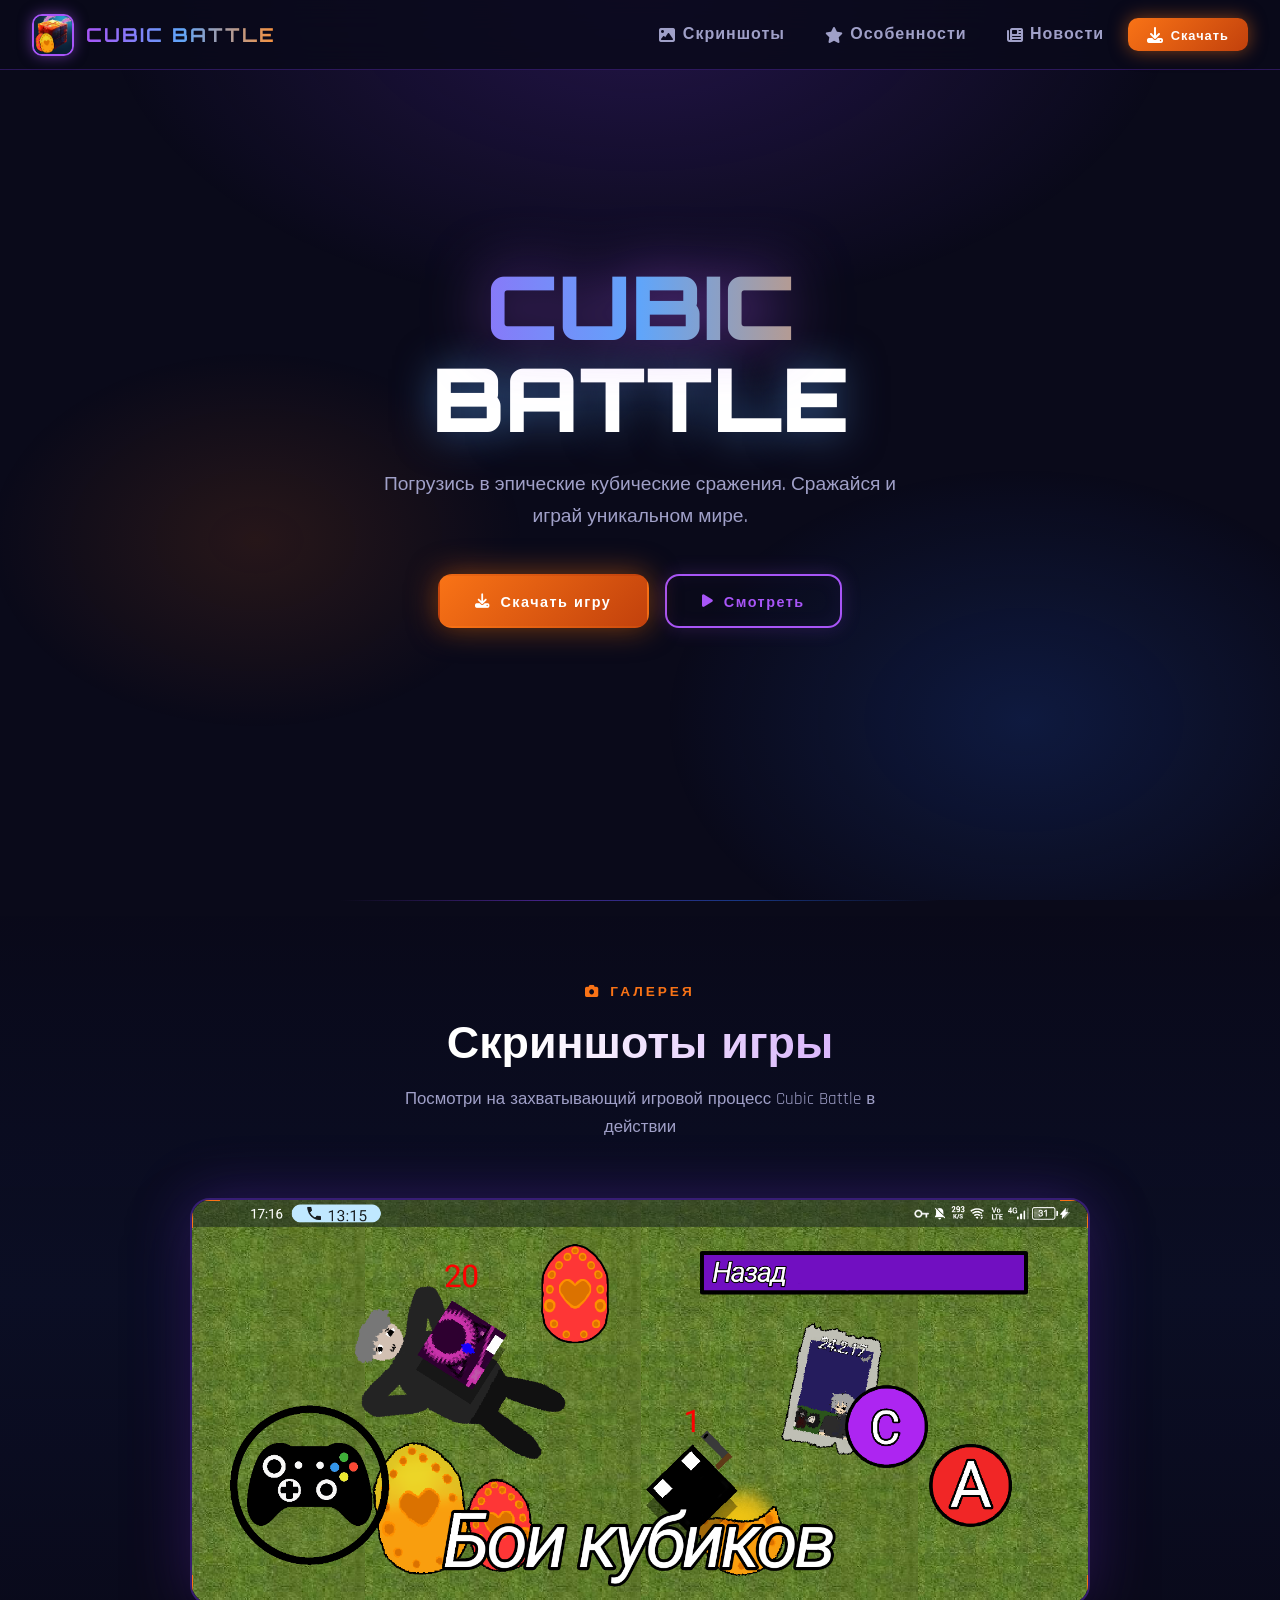
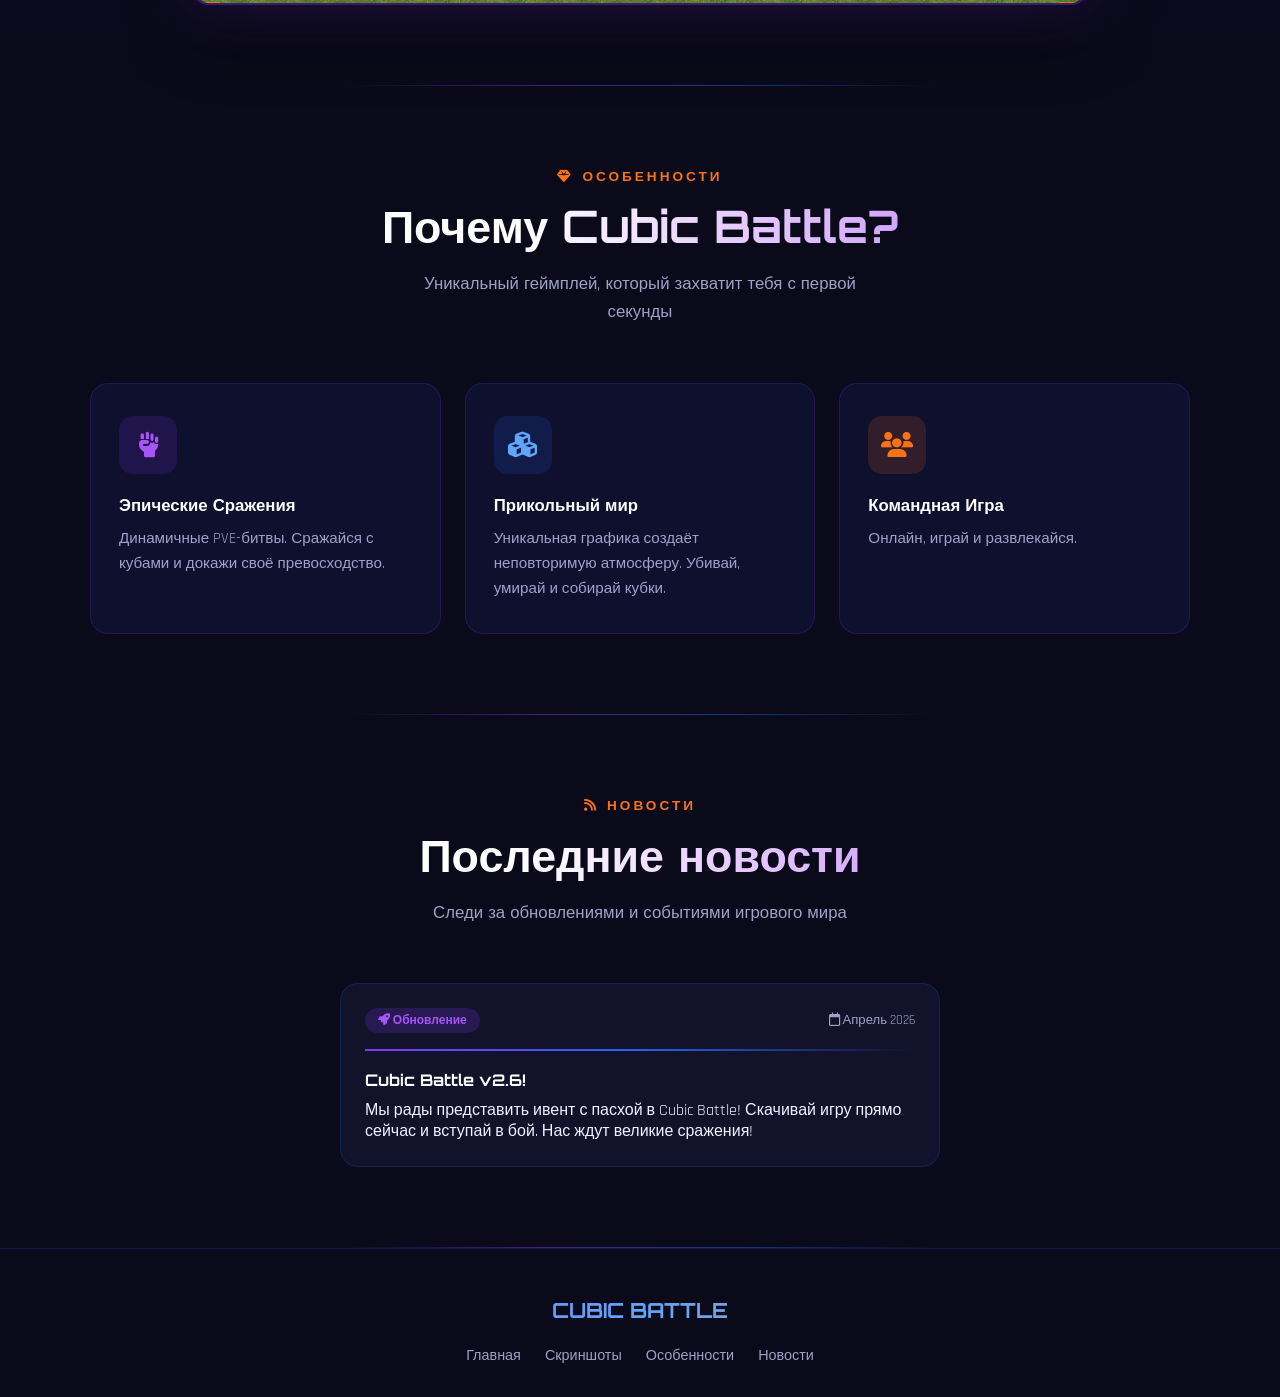
==== index.html @ 78dd58cb "Add files via upload" ====
<!DOCTYPE html>
<html lang="ru">
<head>
  <meta charset="UTF-8" />
  <meta name="viewport" content="width=device-width, initial-scale=1.0" />
  <title>Cubic Battle — Official Site</title>
  <meta name="description" content="Cubic Battle — Сражайся, побеждай, становись легендой!" />

  <!-- Fonts -->
  <link rel="preconnect" href="https://fonts.googleapis.com" />
  <link rel="preconnect" href="https://fonts.gstatic.com" crossorigin />
  <link href="https://fonts.googleapis.com/css2?family=Orbitron:wght@400;600;700;900&family=Rajdhani:wght@400;500;600;700&display=swap" rel="stylesheet" />

  <!-- Icons -->
  <link rel="stylesheet" href="https://cdnjs.cloudflare.com/ajax/libs/font-awesome/6.5.0/css/all.min.css" />

  <!-- Styles -->
  <link rel="stylesheet" href="style.css" />
</head>
<body>

  <div id="particles-bg"></div>

  <!-- ===================== NAVBAR ===================== -->
  <nav>
    <a href="#" class="nav-logo">
      <img src="logo.png" alt="Cubic Battle Logo" />
      <span class="nav-logo-text">CUBIC BATTLE</span>
    </a>

    <ul class="nav-links">
      <li><a href="#screenshots"><i class="fa-solid fa-image"></i> Скриншоты</a></li>
      <li><a href="#features"><i class="fa-solid fa-star"></i> Особенности</a></li>
      <li><a href="#news"><i class="fa-solid fa-newspaper"></i> Новости</a></li>
      <li>
        <a href="https://drive.google.com/file/d/1OPRJyDnCL9OkqQLYsJtOX9j695wK4n6r/view?usp=drivesdk" class="nav-download-btn" target="_blank">
          <i class="fa-solid fa-download"></i> Скачать
        </a>
      </li>
    </ul>

    <div class="burger" id="burger">
      <span class="b1"></span>
      <span class="b2"></span>
      <span class="b3"></span>
    </div>
  </nav>

  <div class="mobile-nav" id="mobile-nav">
    <a href="#screenshots"><i class="fa-solid fa-image"></i> Скриншоты</a>
    <a href="#features"><i class="fa-solid fa-star"></i> Особенности</a>
    <a href="#news"><i class="fa-solid fa-newspaper"></i> Новости</a>
    <a href="https://drive.google.com/file/d/1OPRJyDnCL9OkqQLYsJtOX9j695wK4n6r/view?usp=drivesdk" target="_blank">
      <i class="fa-solid fa-download"></i> Скачать игру
    </a>
  </div>

  <!-- ===================== HERO ===================== -->
  <section class="hero" id="home">
    <div class="hero-content">
      <h1 class="hero-title">
        <span class="line1">CUBIC</span>
        <span class="line2">BATTLE</span>
      </h1>
      <p class="hero-desc">
        Погрузись в эпические кубические сражения. Сражайся и играй уникальном мире.
      </p>
      <div class="hero-buttons">
        <a href="https://drive.google.com/file/d/1OPRJyDnCL9OkqQLYsJtOX9j695wK4n6r/view?usp=drivesdk" class="btn-primary" target="_blank">
          <i class="fa-solid fa-download"></i>
          Скачать игру
        </a>
        <a href="#screenshots" class="btn-secondary">
          <i class="fa-solid fa-play"></i>
          Смотреть
        </a>
      </div>
    </div>
  </section>

  <div class="glow-line"></div>

  <!-- ===================== SCREENSHOTS ===================== -->
  <section id="screenshots">
    <div class="section-header fade-up">
      <div class="section-tag"><i class="fa-solid fa-camera"></i> Галерея</div>
      <h2 class="section-title">Скриншоты игры</h2>
      <p class="section-sub">Посмотри на захватывающий игровой процесс Cubic Battle в действии</p>
    </div>
    <div class="screenshot-wrapper fade-up">
      <div class="screenshot-frame">
        <div class="screenshot-corner tl"></div>
        <div class="screenshot-corner tr"></div>
        <div class="screenshot-corner bl"></div>
        <div class="screenshot-corner br"></div>
        <img src="screenshot.png" alt="Cubic Battle Screenshot" />
      </div>
    </div>
  </section>

  <div class="glow-line"></div>

  <!-- ===================== FEATURES ===================== -->
  <section id="features">
    <div class="section-header fade-up">
      <div class="section-tag"><i class="fa-solid fa-gem"></i> Особенности</div>
      <h2 class="section-title">Почему Cubic Battle?</h2>
      <p class="section-sub">Уникальный геймплей, который захватит тебя с первой секунды</p>
    </div>
    <div class="features-grid">
      <div class="feature-card fade-up">
        <div class="feature-icon purple"><i class="fa-solid fa-hand-fist"></i></div>
        <h3>Эпические Сражения</h3>
        <p>Динамичные PVE-битвы. Сражайся с кубами и докажи своё превосходство.</p>
      </div>
      <div class="feature-card fade-up">
        <div class="feature-icon blue"><i class="fa-solid fa-cubes"></i></div>
        <h3>Прикольный мир</h3>
        <p>Уникальная графика создаёт неповторимую атмосферу. Убивай, умирай и собирай кубки.</p>
      </div>
      <div class="feature-card fade-up">
        <div class="feature-icon orange"><i class="fa-solid fa-users"></i></div>
        <h3>Командная Игра</h3>
        <p>Онлайн, играй и развлекайся.</p>
      </div>
    </div>
  </section>

  <div class="glow-line"></div>

  <!-- ===================== NEWS ===================== -->
  <section id="news">
    <div class="section-header fade-up">
      <div class="section-tag"><i class="fa-solid fa-rss"></i> Новости</div>
      <h2 class="section-title">Последние новости</h2>
      <p class="section-sub">Следи за обновлениями и событиями игрового мира</p>
    </div>
    <div class="news-single fade-up">
      <div class="news-card">
        <div class="news-card-header">
          <span class="news-tag update"><i class="fa-solid fa-rocket"></i> Обновление</span>
          <span class="news-date"><i class="fa-regular fa-calendar"></i> Апрель 2026</span>
        </div>
        <div class="news-divider"></div>
        <div class="news-card-body">
          <h3>Cubic Battle v2.6!</h3>
          <p>Мы рады представить ивент с пасхой в Cubic Battle! Скачивай игру прямо сейчас и вступай в бой. Нас ждут великие сражения!</p>
        </div>
      </div>
    </div>
  </section>

  <div class="glow-line"></div>

  <!-- ===================== FOOTER ===================== -->
  <footer>
    <div class="footer-logo">CUBIC BATTLE</div>
    <div class="footer-links">
      <a href="#home">Главная</a>
      <a href="#screenshots">Скриншоты</a>
      <a href="#features">Особенности</a>
      <a href="#news">Новости</a>
    </div>
  </footer>

  <script src="script.js"></script>

</body>
</html>
---- style.css ----
@import url('https://fonts.googleapis.com/css2?family=Orbitron:wght@400;600;700;900&family=Rajdhani:wght@400;500;600;700&display=swap');

:root {
  --purple: #7c3aed;
  --purple-light: #a855f7;
  --purple-dark: #4c1d95;
  --blue: #2563eb;
  --blue-light: #60a5fa;
  --blue-dark: #1e3a8a;
  --orange: #f97316;
  --orange-light: #fb923c;
  --orange-dark: #c2410c;
  --bg-dark: #0a0a1a;
  --bg-card: #0f0f2e;
  --bg-card2: #12122a;
  --text-main: #f1f0ff;
  --text-muted: #a0a0c8;
}

* {
  margin: 0;
  padding: 0;
  box-sizing: border-box;
}

html {
  scroll-behavior: smooth;
}

body {
  background-color: var(--bg-dark);
  color: var(--text-main);
  font-family: 'Rajdhani', sans-serif;
  overflow-x: hidden;
}

/* ===================== SCROLLBAR ===================== */
::-webkit-scrollbar { width: 8px; }
::-webkit-scrollbar-track { background: var(--bg-dark); }
::-webkit-scrollbar-thumb {
  background: linear-gradient(180deg, var(--purple), var(--blue));
  border-radius: 10px;
}

/* ===================== PARTICLES ===================== */
#particles-bg {
  position: fixed;
  top: 0; left: 0;
  width: 100%; height: 100%;
  pointer-events: none;
  z-index: 0;
  overflow: hidden;
}

.particle {
  position: absolute;
  border-radius: 50%;
  opacity: 0.18;
  animation: floatParticle linear infinite;
}

@keyframes floatParticle {
  0%   { transform: translateY(110vh) rotate(0deg); opacity: 0; }
  10%  { opacity: 0.18; }
  90%  { opacity: 0.18; }
  100% { transform: translateY(-10vh) rotate(720deg); opacity: 0; }
}

/* ===================== NAVBAR ===================== */
nav {
  position: fixed;
  top: 0; left: 0; right: 0;
  z-index: 1000;
  background: rgba(10, 10, 26, 0.85);
  backdrop-filter: blur(16px);
  border-bottom: 1px solid rgba(124, 58, 237, 0.3);
  padding: 0 2rem;
  height: 70px;
  display: flex;
  align-items: center;
  justify-content: space-between;
}

.nav-logo {
  display: flex;
  align-items: center;
  gap: 0.75rem;
  text-decoration: none;
}

.nav-logo img {
  width: 42px;
  height: 42px;
  border-radius: 10px;
  border: 2px solid var(--purple-light);
  box-shadow: 0 0 14px rgba(168, 85, 247, 0.5);
  object-fit: cover;
}

.nav-logo-text {
  font-family: 'Orbitron', sans-serif;
  font-size: 1.2rem;
  font-weight: 700;
  background: linear-gradient(90deg, var(--purple-light), var(--blue-light), var(--orange-light));
  -webkit-background-clip: text;
  -webkit-text-fill-color: transparent;
  background-clip: text;
  letter-spacing: 2px;
}

.nav-links {
  display: flex;
  align-items: center;
  gap: 0.5rem;
  list-style: none;
}

.nav-links a {
  display: flex;
  align-items: center;
  gap: 0.4rem;
  color: var(--text-muted);
  text-decoration: none;
  font-size: 1rem;
  font-weight: 600;
  padding: 0.5rem 1rem;
  border-radius: 8px;
  transition: all 0.3s;
  letter-spacing: 1px;
}

.nav-links a:hover {
  color: var(--purple-light);
  background: rgba(124, 58, 237, 0.15);
}

.nav-links a i {
  font-size: 1rem;
}

.nav-download-btn {
  display: flex;
  align-items: center;
  gap: 0.5rem;
  background: linear-gradient(135deg, var(--orange), var(--orange-dark));
  color: #fff !important;
  font-family: 'Orbitron', sans-serif;
  font-size: 0.8rem !important;
  font-weight: 700 !important;
  padding: 0.55rem 1.2rem !important;
  border-radius: 10px !important;
  box-shadow: 0 0 18px rgba(249, 115, 22, 0.5);
  transition: all 0.3s !important;
  letter-spacing: 1px;
}

.nav-download-btn:hover {
  box-shadow: 0 0 28px rgba(249, 115, 22, 0.8) !important;
  transform: translateY(-2px);
  background: linear-gradient(135deg, var(--orange-light), var(--orange)) !important;
}

.burger {
  display: none;
  flex-direction: column;
  gap: 5px;
  cursor: pointer;
  padding: 4px;
}
.burger span {
  display: block;
  width: 26px;
  height: 3px;
  background: var(--purple-light);
  border-radius: 2px;
  transition: all 0.3s;
}

/* ===================== HERO ===================== */
.hero {
  min-height: 100vh;
  position: relative;
  display: flex;
  align-items: center;
  justify-content: center;
  text-align: center;
  padding: 100px 2rem 4rem;
  z-index: 1;
}

.hero::before {
  content: '';
  position: absolute;
  inset: 0;
  background:
    radial-gradient(ellipse 60% 50% at 50% 0%, rgba(124, 58, 237, 0.22) 0%, transparent 70%),
    radial-gradient(ellipse 40% 40% at 80% 80%, rgba(37, 99, 235, 0.18) 0%, transparent 70%),
    radial-gradient(ellipse 30% 30% at 20% 60%, rgba(249, 115, 22, 0.12) 0%, transparent 70%);
  z-index: 0;
}

.hero-content {
  position: relative;
  z-index: 1;
  max-width: 800px;
}

.hero-title {
  font-family: 'Orbitron', sans-serif;
  font-size: clamp(2.8rem, 7vw, 5.5rem);
  font-weight: 900;
  line-height: 1.05;
  margin-bottom: 1.5rem;
}

.hero-title .line1 {
  display: block;
  background: linear-gradient(90deg, var(--purple-light) 0%, var(--blue-light) 50%, var(--orange-light) 100%);
  -webkit-background-clip: text;
  -webkit-text-fill-color: transparent;
  background-clip: text;
  filter: drop-shadow(0 0 30px rgba(168, 85, 247, 0.6));
}

.hero-title .line2 {
  display: block;
  color: #fff;
  text-shadow: 0 0 40px rgba(96, 165, 250, 0.5);
}

.hero-desc {
  font-size: 1.2rem;
  color: var(--text-muted);
  max-width: 560px;
  margin: 0 auto 2.5rem;
  line-height: 1.7;
  font-weight: 500;
}

.hero-buttons {
  display: flex;
  gap: 1rem;
  justify-content: center;
  flex-wrap: wrap;
  margin-bottom: 3rem;
}

.btn-primary {
  display: inline-flex;
  align-items: center;
  gap: 0.6rem;
  background: linear-gradient(135deg, var(--orange), var(--orange-dark));
  color: #fff;
  font-family: 'Orbitron', sans-serif;
  font-size: 0.9rem;
  font-weight: 700;
  padding: 1rem 2.2rem;
  border-radius: 14px;
  text-decoration: none;
  letter-spacing: 1.5px;
  box-shadow: 0 0 30px rgba(249, 115, 22, 0.5), 0 4px 20px rgba(0,0,0,0.4);
  transition: all 0.3s;
  border: 2px solid transparent;
  position: relative;
  overflow: hidden;
}

.btn-primary:hover {
  box-shadow: 0 0 50px rgba(249, 115, 22, 0.8), 0 8px 30px rgba(0,0,0,0.5);
  transform: translateY(-3px) scale(1.02);
}

.btn-secondary {
  display: inline-flex;
  align-items: center;
  gap: 0.6rem;
  background: transparent;
  color: var(--purple-light);
  font-family: 'Orbitron', sans-serif;
  font-size: 0.9rem;
  font-weight: 700;
  padding: 1rem 2.2rem;
  border-radius: 14px;
  text-decoration: none;
  letter-spacing: 1.5px;
  border: 2px solid var(--purple-light);
  box-shadow: 0 0 20px rgba(168, 85, 247, 0.2), inset 0 0 20px rgba(168, 85, 247, 0.05);
  transition: all 0.3s;
}

.btn-secondary:hover {
  background: rgba(168, 85, 247, 0.15);
  box-shadow: 0 0 40px rgba(168, 85, 247, 0.5), inset 0 0 30px rgba(168, 85, 247, 0.1);
  transform: translateY(-3px) scale(1.02);
}

/* ===================== SECTION ===================== */
section {
  position: relative;
  z-index: 1;
  padding: 5rem 2rem;
}

.section-header {
  text-align: center;
  margin-bottom: 3.5rem;
}

.section-tag {
  display: inline-flex;
  align-items: center;
  gap: 0.5rem;
  color: var(--orange);
  font-size: 0.85rem;
  font-weight: 700;
  letter-spacing: 3px;
  text-transform: uppercase;
  margin-bottom: 0.75rem;
}

.section-title {
  font-family: 'Orbitron', sans-serif;
  font-size: clamp(1.8rem, 4vw, 2.8rem);
  font-weight: 700;
  margin-bottom: 1rem;
  background: linear-gradient(90deg, #fff 40%, var(--purple-light));
  -webkit-background-clip: text;
  -webkit-text-fill-color: transparent;
  background-clip: text;
}

.section-sub {
  color: var(--text-muted);
  font-size: 1.05rem;
  max-width: 500px;
  margin: 0 auto;
  line-height: 1.7;
}

/* ===================== SCREENSHOT ===================== */
#screenshots {
  background: linear-gradient(180deg, transparent, rgba(37,99,235,0.05), transparent);
}

.screenshot-wrapper {
  max-width: 900px;
  margin: 0 auto;
  position: relative;
}

.screenshot-frame {
  position: relative;
  border-radius: 20px;
  overflow: hidden;
  border: 2px solid rgba(124, 58, 237, 0.4);
  box-shadow:
    0 0 60px rgba(124, 58, 237, 0.3),
    0 30px 60px rgba(0,0,0,0.6);
  transition: transform 0.4s, box-shadow 0.4s;
}

.screenshot-frame img {
  width: 100%;
  display: block;
  border-radius: 18px;
}

.screenshot-corner {
  position: absolute;
  width: 30px;
  height: 30px;
  border-color: var(--orange);
  border-style: solid;
}
.screenshot-corner.tl { top: -2px; left: -2px; border-width: 3px 0 0 3px; border-radius: 4px 0 0 0; }
.screenshot-corner.tr { top: -2px; right: -2px; border-width: 3px 3px 0 0; border-radius: 0 4px 0 0; }
.screenshot-corner.bl { bottom: -2px; left: -2px; border-width: 0 0 3px 3px; border-radius: 0 0 0 4px; }
.screenshot-corner.br { bottom: -2px; right: -2px; border-width: 0 3px 3px 0; border-radius: 0 0 4px 0; }

/* ===================== FEATURES ===================== */
.features-grid {
  display: grid;
  grid-template-columns: repeat(auto-fit, minmax(280px, 1fr));
  gap: 1.5rem;
  max-width: 1100px;
  margin: 0 auto;
}

.feature-card {
  background: var(--bg-card);
  border: 1px solid rgba(124, 58, 237, 0.2);
  border-radius: 18px;
  padding: 2rem 1.75rem;
  position: relative;
  transition: all 0.4s;
}

.feature-card:hover {
  transform: translateY(-6px);
  border-color: rgba(168, 85, 247, 0.4);
  background: rgba(15, 15, 46, 0.9);
}

.feature-icon {
  width: 58px;
  height: 58px;
  border-radius: 14px;
  display: flex;
  align-items: center;
  justify-content: center;
  font-size: 1.6rem;
  margin-bottom: 1.25rem;
}

.feature-icon.purple { background: rgba(124, 58, 237, 0.15); color: var(--purple-light); }
.feature-icon.blue { background: rgba(37, 99, 235, 0.15); color: var(--blue-light); }
.feature-icon.orange { background: rgba(249, 115, 22, 0.15); color: var(--orange); }

.feature-card h3 {
  font-family: 'Orbitron', sans-serif;
  font-size: 1.05rem;
  font-weight: 700;
  color: #fff;
  margin-bottom: 0.6rem;
}

.feature-card p {
  color: var(--text-muted);
  font-size: 0.95rem;
  line-height: 1.65;
}

/* ===================== NEWS ===================== */
.news-single {
  max-width: 600px;
  margin: 0 auto;
}

.news-card {
  background: var(--bg-card2);
  border: 1px solid rgba(37, 99, 235, 0.2);
  border-radius: 18px;
  overflow: hidden;
  transition: all 0.4s;
}

.news-card-header {
  padding: 1.5rem 1.5rem 0;
  display: flex;
  align-items: center;
  justify-content: space-between;
  margin-bottom: 1rem;
}

.news-tag.update { background: rgba(124,58,237,0.2); color: var(--purple-light); padding: 0.3rem 0.8rem; border-radius: 100px; font-size: 0.75rem; font-weight: 700; }

.news-date { font-size: 0.82rem; color: var(--text-muted); }

.news-card-body { padding: 0 1.5rem 1.5rem; }

.news-card-body h3 { font-family: 'Orbitron', sans-serif; font-size: 1rem; color: #fff; margin-bottom: 0.6rem; }

.news-divider { height: 2px; background: linear-gradient(90deg, var(--purple), var(--blue), transparent); margin: 0 1.5rem 1.2rem; }

/* ===================== FOOTER ===================== */
footer {
  background: rgba(10, 10, 26, 0.9);
  border-top: 1px solid rgba(124, 58, 237, 0.2);
  padding: 3rem 2rem 2rem;
  text-align: center;
}

.footer-logo {
  font-family: 'Orbitron', sans-serif;
  font-size: 1.3rem;
  font-weight: 700;
  background: linear-gradient(90deg, var(--purple-light), var(--blue-light), var(--orange-light));
  -webkit-background-clip: text;
  -webkit-text-fill-color: transparent;
  background-clip: text;
  margin-bottom: 1.5rem;
}

.footer-links {
  display: flex;
  justify-content: center;
  gap: 1.5rem;
  flex-wrap: wrap;
}

.footer-links a { color: var(--text-muted); text-decoration: none; font-size: 0.9rem; transition: color 0.3s; }
.footer-links a:hover { color: var(--purple-light); }

/* ===================== MOBILE NAV ===================== */
.mobile-nav {
  display: none;
  flex-direction: column;
  position: fixed;
  top: 70px; left: 0; right: 0;
  background: rgba(10, 10, 26, 0.97);
  backdrop-filter: blur(20px);
  z-index: 999;
  padding: 1rem;
  transform: translateY(-110%);
  transition: transform 0.4s;
}

.mobile-nav.open { transform: translateY(0); display: flex; }

.mobile-nav a {
  color: var(--text-muted);
  text-decoration: none;
  padding: 1rem 0;
  border-bottom: 1px solid rgba(124, 58, 237, 0.1);
}

/* ===================== RESPONSIVE ===================== */
@media (max-width: 768px) {
  .nav-links { display: none; }
  .burger { display: flex; }
}

.glow-line {
  height: 1px;
  background: linear-gradient(90deg, transparent, rgba(124,58,237,0.5), rgba(37,99,235,0.5), transparent);
  margin: 0 auto;
  max-width: 600px;
}

.fade-up { opacity: 0; transform: translateY(30px); transition: opacity 0.6s, transform 0.6s; }
.fade-up.visible { opacity: 1; transform: translateY(0); }
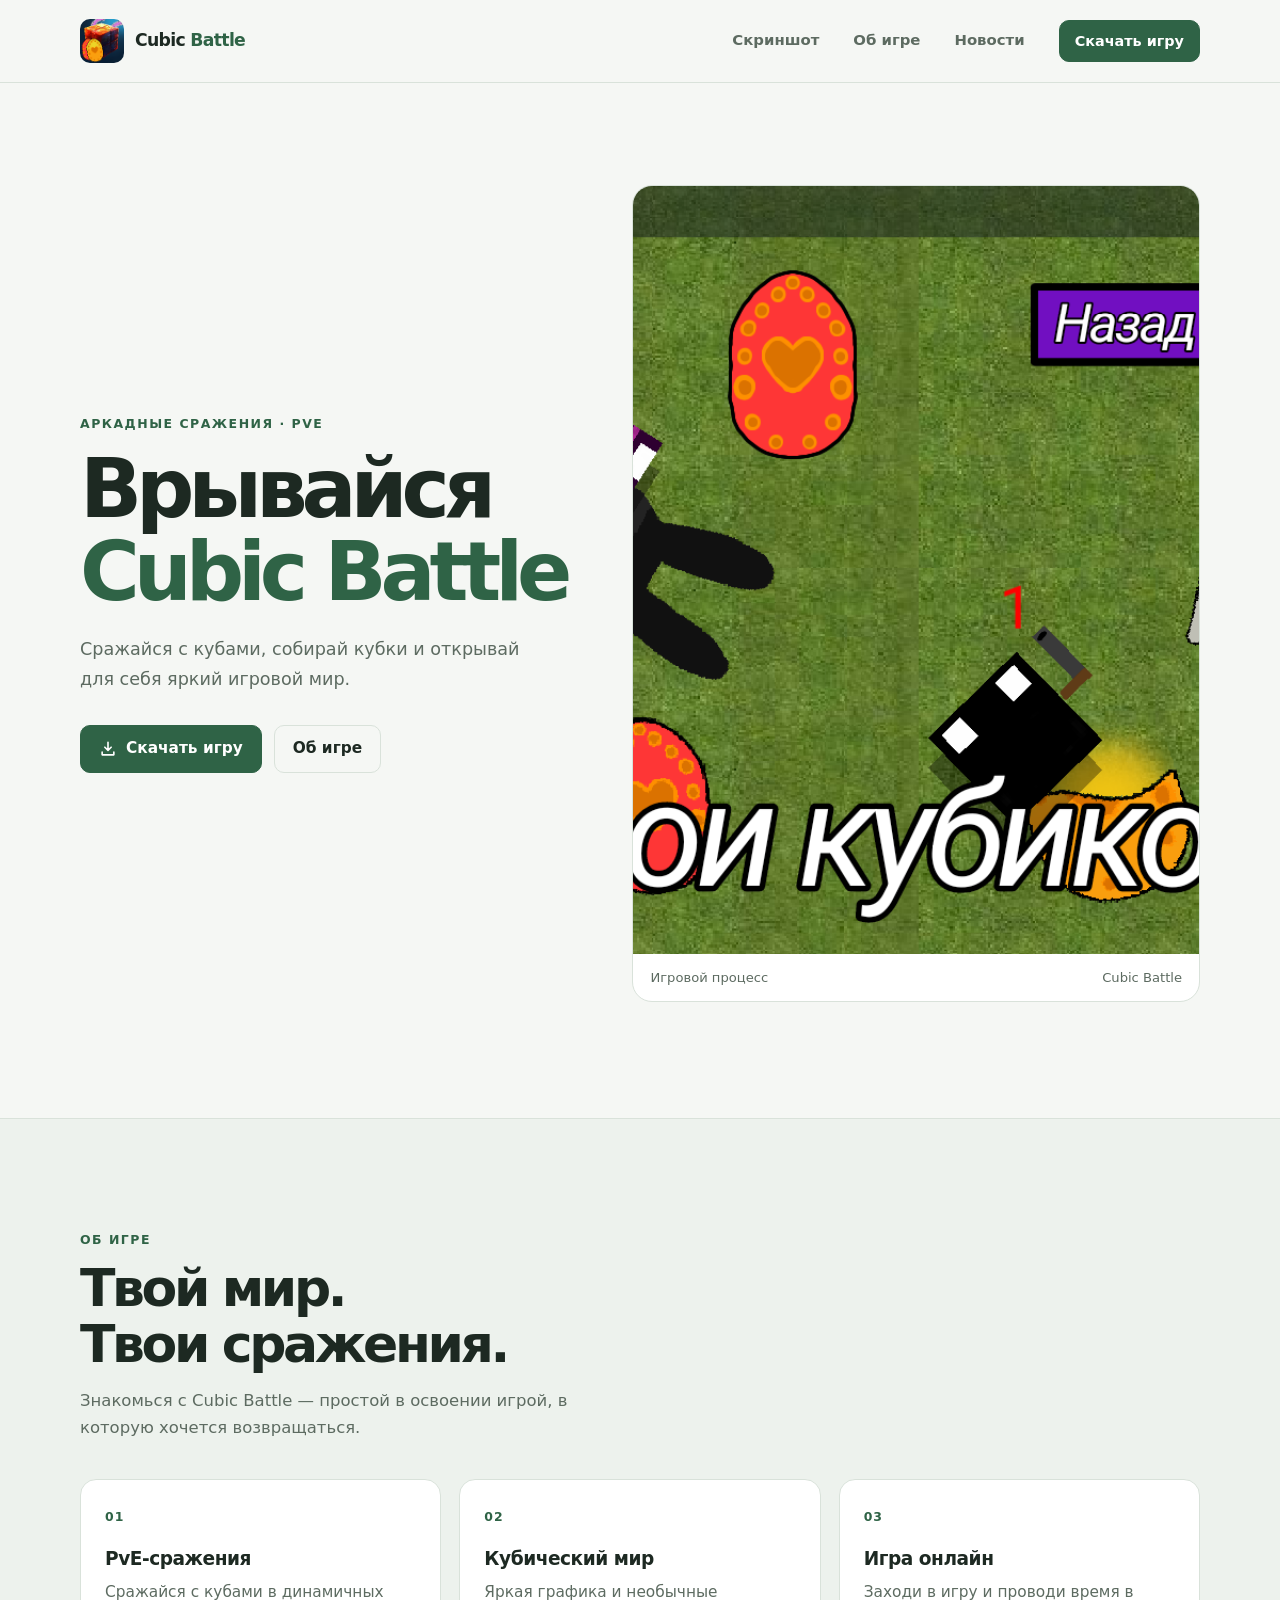
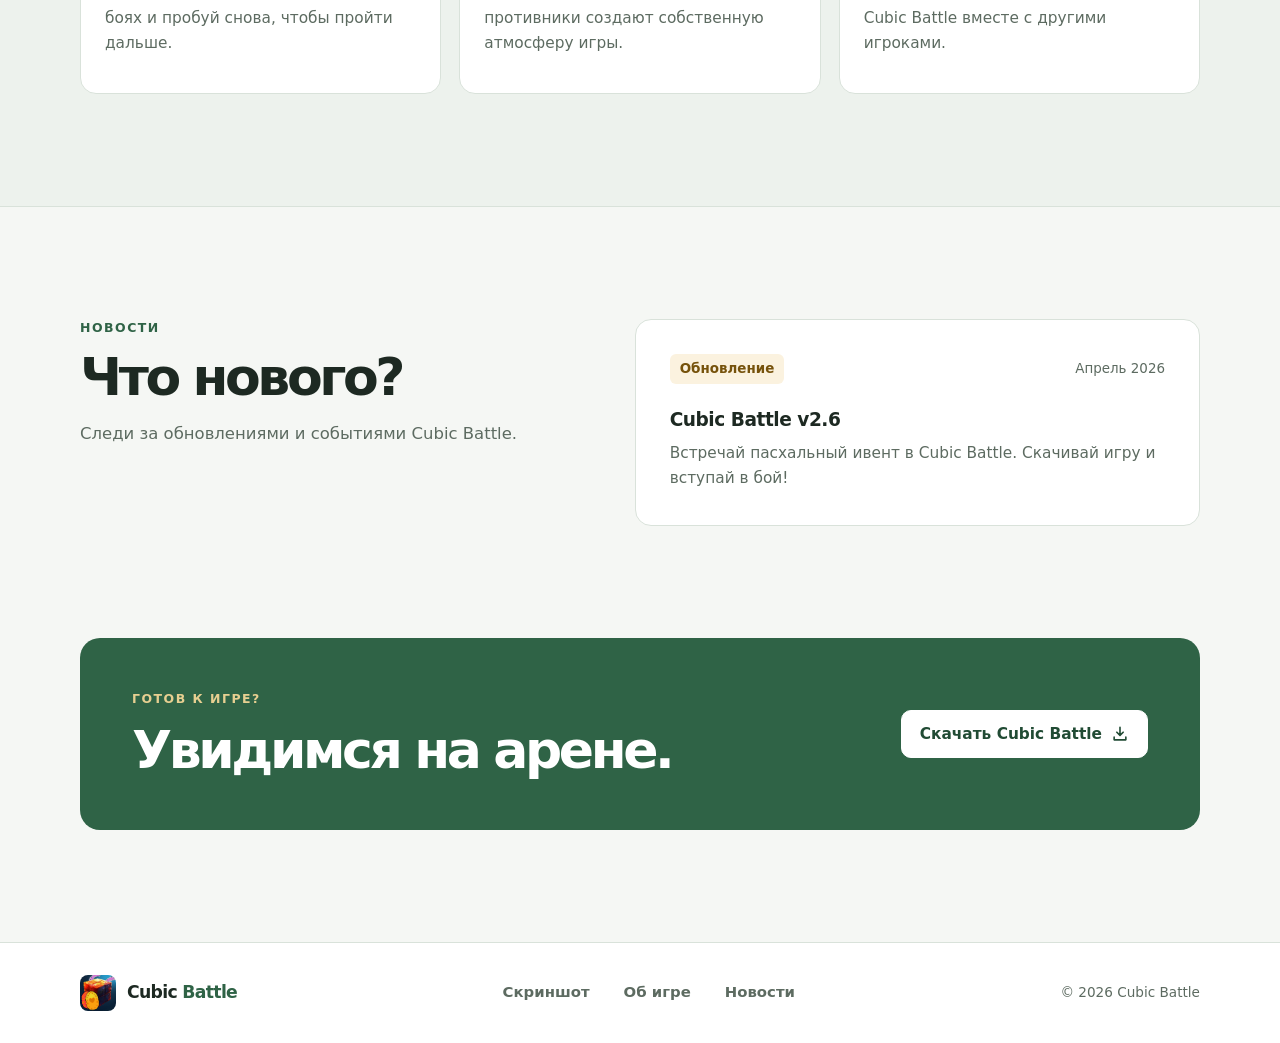
==== commit bb298c71: "Refactor Cubic Battle site structure and design Co-authored-by: arena-agent <297053741+arena-agent@u" ====
--- a/index.html
+++ b/index.html
@@ -1,169 +1,159 @@
-<!DOCTYPE html>
+<!doctype html>
 <html lang="ru">
 <head>
-  <meta charset="UTF-8" />
-  <meta name="viewport" content="width=device-width, initial-scale=1.0" />
-  <title>Cubic Battle — Official Site</title>
-  <meta name="description" content="Cubic Battle — Сражайся, побеждай, становись легендой!" />
+  <meta charset="utf-8" />
+  <meta name="viewport" content="width=device-width, initial-scale=1" />
+  <meta name="theme-color" content="#f5f7f4" />
+  <meta name="description" content="Cubic Battle — кубические PvE-сражения, яркий игровой мир и онлайн-игра." />
+  <title>Cubic Battle — кубические сражения</title>
+  <link rel="icon" type="image/png" href="assets/images/cubic-battle-logo.png" />
 
-  <!-- Fonts -->
-  <link rel="preconnect" href="https://fonts.googleapis.com" />
-  <link rel="preconnect" href="https://fonts.gstatic.com" crossorigin />
-  <link href="https://fonts.googleapis.com/css2?family=Orbitron:wght@400;600;700;900&family=Rajdhani:wght@400;500;600;700&display=swap" rel="stylesheet" />
-
-  <!-- Icons -->
-  <link rel="stylesheet" href="https://cdnjs.cloudflare.com/ajax/libs/font-awesome/6.5.0/css/all.min.css" />
-
-  <!-- Styles -->
-  <link rel="stylesheet" href="style.css" />
+  <script>document.documentElement.classList.add('js');</script>
+  <link rel="stylesheet" href="assets/css/base.css" />
+  <link rel="stylesheet" href="assets/css/layout.css" />
+  <link rel="stylesheet" href="assets/css/components.css" />
+  <link rel="stylesheet" href="assets/css/responsive.css" />
+  <script src="assets/js/navigation.js" defer></script>
 </head>
 <body>
+  <a class="skip-link" href="#main">Перейти к содержанию</a>
 
-  <div id="particles-bg"></div>
+  <header class="site-header">
+    <div class="container site-header__inner">
+      <a class="brand" href="#home" aria-label="Cubic Battle — главная">
+        <img src="assets/images/cubic-battle-logo.png" alt="" width="44" height="44" />
+        <span class="brand__name">Cubic <strong>Battle</strong></span>
+      </a>
 
-  <!-- ===================== NAVBAR ===================== -->
-  <nav>
-    <a href="#" class="nav-logo">
-      <img src="logo.png" alt="Cubic Battle Logo" />
-      <span class="nav-logo-text">CUBIC BATTLE</span>
-    </a>
+      <button class="menu-toggle" type="button" aria-expanded="false" aria-controls="primary-navigation" aria-label="Открыть меню">
+        <span></span>
+        <span></span>
+        <span></span>
+      </button>
 
-    <ul class="nav-links">
-      <li><a href="#screenshots"><i class="fa-solid fa-image"></i> Скриншоты</a></li>
-      <li><a href="#features"><i class="fa-solid fa-star"></i> Особенности</a></li>
-      <li><a href="#news"><i class="fa-solid fa-newspaper"></i> Новости</a></li>
-      <li>
-        <a href="https://drive.google.com/file/d/1OPRJyDnCL9OkqQLYsJtOX9j695wK4n6r/view?usp=drivesdk" class="nav-download-btn" target="_blank">
-          <i class="fa-solid fa-download"></i> Скачать
-        </a>
-      </li>
-    </ul>
-
-    <div class="burger" id="burger">
-      <span class="b1"></span>
-      <span class="b2"></span>
-      <span class="b3"></span>
-    </div>
-  </nav>
-
-  <div class="mobile-nav" id="mobile-nav">
-    <a href="#screenshots"><i class="fa-solid fa-image"></i> Скриншоты</a>
-    <a href="#features"><i class="fa-solid fa-star"></i> Особенности</a>
-    <a href="#news"><i class="fa-solid fa-newspaper"></i> Новости</a>
-    <a href="https://drive.google.com/file/d/1OPRJyDnCL9OkqQLYsJtOX9j695wK4n6r/view?usp=drivesdk" target="_blank">
-      <i class="fa-solid fa-download"></i> Скачать игру
-    </a>
-  </div>
-
-  <!-- ===================== HERO ===================== -->
-  <section class="hero" id="home">
-    <div class="hero-content">
-      <h1 class="hero-title">
-        <span class="line1">CUBIC</span>
-        <span class="line2">BATTLE</span>
-      </h1>
-      <p class="hero-desc">
-        Погрузись в эпические кубические сражения. Сражайся и играй уникальном мире.
-      </p>
-      <div class="hero-buttons">
-        <a href="https://drive.google.com/file/d/1OPRJyDnCL9OkqQLYsJtOX9j695wK4n6r/view?usp=drivesdk" class="btn-primary" target="_blank">
-          <i class="fa-solid fa-download"></i>
+      <nav class="site-nav" id="primary-navigation" aria-label="Основная навигация">
+        <a href="#screenshots">Скриншот</a>
+        <a href="#features">Об игре</a>
+        <a href="#news">Новости</a>
+        <a class="button button--small" href="https://cloud.mail.ru/public/Mwpz/8FyLpXSjm" target="_blank" rel="noopener noreferrer">
           Скачать игру
         </a>
-        <a href="#screenshots" class="btn-secondary">
-          <i class="fa-solid fa-play"></i>
-          Смотреть
+      </nav>
+    </div>
+  </header>
+
+  <main id="main">
+    <section class="hero" id="home" aria-labelledby="hero-title">
+      <div class="container hero__grid">
+        <div class="hero__copy">
+          <p class="eyebrow">Аркадные сражения · PvE</p>
+          <h1 id="hero-title">Врывайся<br /><span>Cubic Battle</span></h1>
+          <p class="hero__description">
+            Сражайся с кубами, собирай кубки и открывай для себя яркий игровой мир.
+          </p>
+          <div class="hero__actions">
+            <a class="button" href="https://cloud.mail.ru/public/Mwpz/8FyLpXSjm" target="_blank" rel="noopener noreferrer">
+              <svg aria-hidden="true" viewBox="0 0 20 20" width="18" height="18" fill="none">
+                <path d="M10 2.5v9m0 0 3.5-3.5M10 11.5 6.5 8M3.5 13.5v3h13v-3" stroke="currentColor" stroke-width="1.8" stroke-linecap="round" stroke-linejoin="round" />
+              </svg>
+              Скачать игру
+            </a>
+            <a class="button button--outline" href="#features">Об игре</a>
+          </div>
+        </div>
+
+        <figure class="hero__visual" id="screenshots">
+          <img
+            src="assets/images/gameplay-screenshot.png"
+            alt="Скриншот игрового процесса Cubic Battle: персонаж и кубы на зелёной арене"
+            width="1568"
+            height="768"
+            fetchpriority="high"
+          />
+          <figcaption>
+            <span>Игровой процесс</span>
+            <span>Cubic Battle</span>
+          </figcaption>
+        </figure>
+      </div>
+    </section>
+
+    <section class="section section--soft" id="features" aria-labelledby="features-title">
+      <div class="container">
+        <div class="section-heading">
+          <p class="eyebrow">Об игре</p>
+          <h2 id="features-title">Твой мир.<br />Твои сражения.</h2>
+          <p>Знакомься с Cubic Battle — простой в освоении игрой, в которую хочется возвращаться.</p>
+        </div>
+
+        <div class="feature-grid">
+          <article class="feature-card">
+            <span class="feature-card__index" aria-hidden="true">01</span>
+            <h3>PvE-сражения</h3>
+            <p>Сражайся с кубами в динамичных боях и пробуй снова, чтобы пройти дальше.</p>
+          </article>
+          <article class="feature-card">
+            <span class="feature-card__index" aria-hidden="true">02</span>
+            <h3>Кубический мир</h3>
+            <p>Яркая графика и необычные противники создают собственную атмосферу игры.</p>
+          </article>
+          <article class="feature-card">
+            <span class="feature-card__index" aria-hidden="true">03</span>
+            <h3>Игра онлайн</h3>
+            <p>Заходи в игру и проводи время в Cubic Battle вместе с другими игроками.</p>
+          </article>
+        </div>
+      </div>
+    </section>
+
+    <section class="section news-section" id="news" aria-labelledby="news-title">
+      <div class="container news-layout">
+        <div class="section-heading">
+          <p class="eyebrow">Новости</p>
+          <h2 id="news-title">Что нового?</h2>
+          <p>Следи за обновлениями и событиями Cubic Battle.</p>
+        </div>
+
+        <article class="news-card">
+          <div class="news-card__meta">
+            <span class="news-card__tag">Обновление</span>
+            <time datetime="2026-04">Апрель 2026</time>
+          </div>
+          <h3>Cubic Battle v2.6</h3>
+          <p>Встречай пасхальный ивент в Cubic Battle. Скачивай игру и вступай в бой!</p>
+        </article>
+      </div>
+    </section>
+
+    <section class="download-section" aria-labelledby="download-title">
+      <div class="container download-banner">
+        <div>
+          <p class="eyebrow eyebrow--light">Готов к игре?</p>
+          <h2 id="download-title">Увидимся на арене.</h2>
+        </div>
+        <a class="button button--light" href="https://cloud.mail.ru/public/Mwpz/8FyLpXSjm" target="_blank" rel="noopener noreferrer">
+          Скачать Cubic Battle
+          <svg aria-hidden="true" viewBox="0 0 20 20" width="18" height="18" fill="none">
+            <path d="M10 2.5v9m0 0 3.5-3.5M10 11.5 6.5 8M3.5 13.5v3h13v-3" stroke="currentColor" stroke-width="1.8" stroke-linecap="round" stroke-linejoin="round" />
+          </svg>
         </a>
       </div>
-    </div>
-  </section>
+    </section>
+  </main>
 
-  <div class="glow-line"></div>
-
-  <!-- ===================== SCREENSHOTS ===================== -->
-  <section id="screenshots">
-    <div class="section-header fade-up">
-      <div class="section-tag"><i class="fa-solid fa-camera"></i> Галерея</div>
-      <h2 class="section-title">Скриншоты игры</h2>
-      <p class="section-sub">Посмотри на захватывающий игровой процесс Cubic Battle в действии</p>
-    </div>
-    <div class="screenshot-wrapper fade-up">
-      <div class="screenshot-frame">
-        <div class="screenshot-corner tl"></div>
-        <div class="screenshot-corner tr"></div>
-        <div class="screenshot-corner bl"></div>
-        <div class="screenshot-corner br"></div>
-        <img src="screenshot.png" alt="Cubic Battle Screenshot" />
-      </div>
-    </div>
-  </section>
-
-  <div class="glow-line"></div>
-
-  <!-- ===================== FEATURES ===================== -->
-  <section id="features">
-    <div class="section-header fade-up">
-      <div class="section-tag"><i class="fa-solid fa-gem"></i> Особенности</div>
-      <h2 class="section-title">Почему Cubic Battle?</h2>
-      <p class="section-sub">Уникальный геймплей, который захватит тебя с первой секунды</p>
-    </div>
-    <div class="features-grid">
-      <div class="feature-card fade-up">
-        <div class="feature-icon purple"><i class="fa-solid fa-hand-fist"></i></div>
-        <h3>Эпические Сражения</h3>
-        <p>Динамичные PVE-битвы. Сражайся с кубами и докажи своё превосходство.</p>
-      </div>
-      <div class="feature-card fade-up">
-        <div class="feature-icon blue"><i class="fa-solid fa-cubes"></i></div>
-        <h3>Прикольный мир</h3>
-        <p>Уникальная графика создаёт неповторимую атмосферу. Убивай, умирай и собирай кубки.</p>
-      </div>
-      <div class="feature-card fade-up">
-        <div class="feature-icon orange"><i class="fa-solid fa-users"></i></div>
-        <h3>Командная Игра</h3>
-        <p>Онлайн, играй и развлекайся.</p>
-      </div>
-    </div>
-  </section>
-
-  <div class="glow-line"></div>
-
-  <!-- ===================== NEWS ===================== -->
-  <section id="news">
-    <div class="section-header fade-up">
-      <div class="section-tag"><i class="fa-solid fa-rss"></i> Новости</div>
-      <h2 class="section-title">Последние новости</h2>
-      <p class="section-sub">Следи за обновлениями и событиями игрового мира</p>
-    </div>
-    <div class="news-single fade-up">
-      <div class="news-card">
-        <div class="news-card-header">
-          <span class="news-tag update"><i class="fa-solid fa-rocket"></i> Обновление</span>
-          <span class="news-date"><i class="fa-regular fa-calendar"></i> Апрель 2026</span>
-        </div>
-        <div class="news-divider"></div>
-        <div class="news-card-body">
-          <h3>Cubic Battle v2.6!</h3>
-          <p>Мы рады представить ивент с пасхой в Cubic Battle! Скачивай игру прямо сейчас и вступай в бой. Нас ждут великие сражения!</p>
-        </div>
-      </div>
-    </div>
-  </section>
-
-  <div class="glow-line"></div>
-
-  <!-- ===================== FOOTER ===================== -->
-  <footer>
-    <div class="footer-logo">CUBIC BATTLE</div>
-    <div class="footer-links">
-      <a href="#home">Главная</a>
-      <a href="#screenshots">Скриншоты</a>
-      <a href="#features">Особенности</a>
-      <a href="#news">Новости</a>
+  <footer class="site-footer">
+    <div class="container site-footer__inner">
+      <a class="brand brand--footer" href="#home">
+        <img src="assets/images/cubic-battle-logo.png" alt="" width="36" height="36" />
+        <span class="brand__name">Cubic <strong>Battle</strong></span>
+      </a>
+      <nav class="footer-nav" aria-label="Навигация в подвале">
+        <a href="#screenshots">Скриншот</a>
+        <a href="#features">Об игре</a>
+        <a href="#news">Новости</a>
+      </nav>
+      <p class="site-footer__copyright">© 2026 Cubic Battle</p>
     </div>
   </footer>
-
-  <script src="script.js"></script>
-
 </body>
 </html>
--- a/assets/css/base.css
+++ b/assets/css/base.css
@@ -0,0 +1,71 @@
+/* Design tokens and shared browser defaults. */
+:root {
+  color-scheme: light;
+  --color-page: #f5f7f4;
+  --color-surface: #ffffff;
+  --color-surface-soft: #edf2ed;
+  --color-text: #1d2922;
+  --color-muted: #5d6b61;
+  --color-line: #d9e2da;
+  --color-brand: #2f6346;
+  --color-brand-dark: #214b34;
+  --color-accent: #e2ae42;
+  --color-accent-soft: #fbf2df;
+  --container-width: 1120px;
+  --radius-card: 16px;
+  --radius-large: 20px;
+}
+
+*,
+*::before,
+*::after {
+  box-sizing: border-box;
+}
+
+html {
+  min-width: 320px;
+  background: var(--color-page);
+}
+
+body {
+  margin: 0;
+  color: var(--color-text);
+  background: var(--color-page);
+  font-family: Inter, ui-sans-serif, system-ui, -apple-system, BlinkMacSystemFont, "Segoe UI", sans-serif;
+  font-size: 16px;
+  line-height: 1.6;
+  -webkit-font-smoothing: antialiased;
+  text-rendering: optimizeLegibility;
+}
+
+img,
+svg {
+  display: block;
+}
+
+img {
+  max-width: 100%;
+}
+
+button,
+a {
+  font: inherit;
+}
+
+a {
+  color: inherit;
+}
+
+button {
+  color: inherit;
+}
+
+:focus-visible {
+  outline: 3px solid var(--color-accent);
+  outline-offset: 4px;
+}
+
+::selection {
+  color: #fff;
+  background: var(--color-brand);
+}
--- a/assets/css/layout.css
+++ b/assets/css/layout.css
@@ -0,0 +1,108 @@
+/* Page structure and section spacing. */
+.container {
+  width: min(calc(100% - 48px), var(--container-width));
+  margin-inline: auto;
+}
+
+.site-header {
+  position: relative;
+  z-index: 2;
+  border-bottom: 1px solid var(--color-line);
+  background: var(--color-page);
+}
+
+.site-header__inner {
+  min-height: 82px;
+  display: flex;
+  align-items: center;
+  justify-content: space-between;
+  gap: 32px;
+}
+
+.hero {
+  padding: clamp(64px, 8vw, 112px) 0 clamp(72px, 9vw, 120px);
+}
+
+.hero__grid {
+  display: grid;
+  grid-template-columns: minmax(0, 0.9fr) minmax(0, 1.1fr);
+  align-items: center;
+  gap: clamp(40px, 7vw, 88px);
+}
+
+.hero__copy {
+  max-width: 500px;
+}
+
+.hero__actions {
+  display: flex;
+  flex-wrap: wrap;
+  align-items: center;
+  gap: 12px;
+  margin-top: 30px;
+}
+
+.hero__visual {
+  min-width: 0;
+  margin: 0;
+}
+
+.section {
+  padding: clamp(72px, 9vw, 112px) 0;
+}
+
+.section--soft {
+  border-block: 1px solid var(--color-line);
+  background: var(--color-surface-soft);
+}
+
+.section-heading {
+  max-width: 650px;
+  margin-bottom: 38px;
+}
+
+.feature-grid {
+  display: grid;
+  grid-template-columns: repeat(3, minmax(0, 1fr));
+  gap: 18px;
+}
+
+.news-layout {
+  display: grid;
+  grid-template-columns: minmax(0, 0.8fr) minmax(0, 1fr);
+  align-items: start;
+  gap: clamp(40px, 8vw, 120px);
+}
+
+.news-layout .section-heading {
+  margin-bottom: 0;
+}
+
+.download-section {
+  padding: 0 0 clamp(72px, 9vw, 112px);
+}
+
+.download-banner {
+  display: flex;
+  align-items: center;
+  justify-content: space-between;
+  gap: 32px;
+  padding: clamp(28px, 5vw, 52px);
+  border-radius: var(--radius-large);
+  background: var(--color-brand);
+  color: #fff;
+}
+
+.site-footer {
+  border-top: 1px solid var(--color-line);
+  background: var(--color-surface);
+}
+
+.site-footer__inner {
+  min-height: 100px;
+  display: flex;
+  align-items: center;
+  justify-content: space-between;
+  gap: 28px;
+  padding-block: 20px;
+}
--- a/assets/css/components.css
+++ b/assets/css/components.css
@@ -0,0 +1,297 @@
+/* Reusable interface components and typography. */
+.skip-link {
+  position: absolute;
+  z-index: 5;
+  top: 12px;
+  left: 12px;
+  padding: 10px 14px;
+  border-radius: 8px;
+  color: #fff;
+  background: var(--color-brand-dark);
+  text-decoration: none;
+  transform: translateY(-160%);
+}
+
+.skip-link:focus {
+  transform: translateY(0);
+}
+
+.brand {
+  display: inline-flex;
+  flex: 0 0 auto;
+  align-items: center;
+  gap: 11px;
+  color: var(--color-text);
+  text-decoration: none;
+}
+
+.brand img {
+  width: 44px;
+  height: 44px;
+  flex: 0 0 auto;
+  border-radius: 10px;
+  object-fit: cover;
+}
+
+.brand__name {
+  font-size: 1.08rem;
+  font-weight: 750;
+  letter-spacing: -0.04em;
+}
+
+.brand__name strong {
+  color: var(--color-brand);
+}
+
+.site-nav,
+.footer-nav {
+  display: flex;
+  align-items: center;
+  gap: clamp(18px, 2.7vw, 34px);
+}
+
+.site-nav a:not(.button),
+.footer-nav a {
+  color: var(--color-muted);
+  font-size: 0.93rem;
+  font-weight: 600;
+  text-decoration: none;
+}
+
+.site-nav a:not(.button):hover,
+.footer-nav a:hover {
+  color: var(--color-brand);
+}
+
+.menu-toggle {
+  display: none;
+  width: 44px;
+  height: 44px;
+  flex: 0 0 auto;
+  flex-direction: column;
+  align-items: center;
+  justify-content: center;
+  gap: 5px;
+  padding: 0;
+  border: 1px solid var(--color-line);
+  border-radius: 10px;
+  background: var(--color-surface);
+  cursor: pointer;
+}
+
+.menu-toggle span {
+  width: 19px;
+  height: 2px;
+  border-radius: 1px;
+  background: var(--color-text);
+}
+
+.button {
+  min-height: 48px;
+  display: inline-flex;
+  align-items: center;
+  justify-content: center;
+  gap: 9px;
+  padding: 11px 18px;
+  border: 1px solid var(--color-brand);
+  border-radius: 10px;
+  color: #fff;
+  background: var(--color-brand);
+  font-size: 0.96rem;
+  font-weight: 700;
+  line-height: 1.25;
+  text-align: center;
+  text-decoration: none;
+  cursor: pointer;
+}
+
+.button:hover {
+  border-color: var(--color-brand-dark);
+  background: var(--color-brand-dark);
+}
+
+.button--small {
+  min-height: 42px;
+  padding: 9px 15px;
+  font-size: 0.9rem;
+}
+
+.button--outline {
+  border-color: var(--color-line);
+  color: var(--color-text);
+  background: transparent;
+}
+
+.button--outline:hover {
+  border-color: var(--color-brand);
+  color: var(--color-brand);
+  background: transparent;
+}
+
+.button--light {
+  border-color: #fff;
+  color: var(--color-brand-dark);
+  background: #fff;
+}
+
+.button--light:hover {
+  border-color: #f4f5f1;
+  background: #f4f5f1;
+}
+
+.eyebrow {
+  margin: 0 0 14px;
+  color: var(--color-brand);
+  font-size: 0.78rem;
+  font-weight: 750;
+  letter-spacing: 0.12em;
+  line-height: 1.4;
+  text-transform: uppercase;
+}
+
+.hero__copy h1 {
+  margin: 0;
+  font-size: clamp(3.25rem, 6.4vw, 5.1rem);
+  font-weight: 800;
+  letter-spacing: -0.075em;
+  line-height: 1.02;
+}
+
+.hero__copy h1 span {
+  color: var(--color-brand);
+  white-space: nowrap;
+}
+
+.hero__description {
+  max-width: 440px;
+  margin: 22px 0 0;
+  color: var(--color-muted);
+  font-size: 1.1rem;
+  line-height: 1.7;
+}
+
+.hero__visual {
+  overflow: hidden;
+  border: 1px solid var(--color-line);
+  border-radius: var(--radius-large);
+  background: var(--color-surface);
+}
+
+.hero__visual img {
+  width: 100%;
+  aspect-ratio: 1568 / 768;
+  object-fit: cover;
+}
+
+.hero__visual figcaption {
+  display: flex;
+  align-items: center;
+  justify-content: space-between;
+  gap: 16px;
+  padding: 13px 17px;
+  color: var(--color-muted);
+  font-size: 0.82rem;
+}
+
+.section-heading .eyebrow {
+  margin-bottom: 12px;
+}
+
+.section-heading h2,
+.download-banner h2 {
+  margin: 0;
+  font-size: clamp(2.1rem, 4.5vw, 3.25rem);
+  font-weight: 760;
+  letter-spacing: -0.065em;
+  line-height: 1.08;
+}
+
+.section-heading > p:last-child {
+  max-width: 520px;
+  margin: 16px 0 0;
+  color: var(--color-muted);
+  font-size: 1.03rem;
+}
+
+.feature-card {
+  min-height: 215px;
+  padding: 23px 24px 25px;
+  border: 1px solid var(--color-line);
+  border-radius: var(--radius-card);
+  background: var(--color-surface);
+}
+
+.feature-card__index {
+  display: inline-block;
+  margin-bottom: 20px;
+  color: var(--color-brand);
+  font-size: 0.78rem;
+  font-weight: 750;
+  letter-spacing: 0.08em;
+}
+
+.feature-card h3,
+.news-card h3 {
+  margin: 0;
+  font-size: 1.16rem;
+  font-weight: 720;
+  letter-spacing: -0.025em;
+  line-height: 1.3;
+}
+
+.feature-card p,
+.news-card > p {
+  margin: 9px 0 0;
+  color: var(--color-muted);
+  font-size: 0.96rem;
+  line-height: 1.65;
+}
+
+.news-card {
+  padding: clamp(22px, 4vw, 34px);
+  border: 1px solid var(--color-line);
+  border-radius: var(--radius-card);
+  background: var(--color-surface);
+}
+
+.news-card__meta {
+  display: flex;
+  flex-wrap: wrap;
+  align-items: center;
+  justify-content: space-between;
+  gap: 12px;
+  margin-bottom: 24px;
+  color: var(--color-muted);
+  font-size: 0.84rem;
+}
+
+.news-card__tag {
+  display: inline-flex;
+  align-items: center;
+  min-height: 28px;
+  padding: 4px 10px;
+  border-radius: 6px;
+  color: #76520b;
+  background: var(--color-accent-soft);
+  font-weight: 700;
+}
+
+.download-banner .eyebrow {
+  color: #e7cf91;
+}
+
+.download-banner h2 {
+  color: #fff;
+}
+
+.brand--footer img {
+  width: 36px;
+  height: 36px;
+  border-radius: 8px;
+}
+
+.site-footer__copyright {
+  margin: 0;
+  color: var(--color-muted);
+  font-size: 0.85rem;
+}
--- a/assets/css/responsive.css
+++ b/assets/css/responsive.css
@@ -0,0 +1,156 @@
+/* Small-screen layouts and navigation. */
+@media (max-width: 900px) {
+  .hero__grid {
+    grid-template-columns: 1fr;
+    gap: 42px;
+  }
+
+  .hero__copy {
+    max-width: 620px;
+  }
+
+  .hero__visual {
+    width: 100%;
+  }
+
+  .feature-grid {
+    grid-template-columns: repeat(2, minmax(0, 1fr));
+  }
+
+  .news-layout {
+    grid-template-columns: 1fr;
+    gap: 30px;
+  }
+
+  .news-layout .section-heading {
+    margin-bottom: 0;
+  }
+}
+
+@media (max-width: 760px) {
+  .site-header__inner {
+    min-height: 74px;
+  }
+
+  .menu-toggle {
+    display: flex;
+  }
+
+  .site-nav {
+    position: absolute;
+    top: calc(100% + 1px);
+    right: 0;
+    left: 0;
+    flex-direction: column;
+    align-items: stretch;
+    gap: 0;
+    padding: 10px max(24px, calc((100vw - var(--container-width)) / 2)) 20px;
+    border-bottom: 1px solid var(--color-line);
+    background: var(--color-page);
+  }
+
+  .js .site-nav {
+    display: none;
+  }
+
+  .js .site-nav.is-open {
+    display: flex;
+  }
+
+  .site-nav a:not(.button) {
+    padding: 12px 0;
+    border-bottom: 1px solid var(--color-line);
+  }
+
+  .site-nav .button {
+    margin-top: 12px;
+  }
+
+  .feature-grid {
+    gap: 14px;
+  }
+
+  .download-banner {
+    align-items: flex-start;
+    flex-direction: column;
+  }
+
+  .site-footer__inner {
+    flex-wrap: wrap;
+  }
+}
+
+@media (max-width: 620px) {
+  .container {
+    width: min(calc(100% - 36px), var(--container-width));
+  }
+
+  .hero {
+    padding-top: 60px;
+  }
+
+  .hero__grid {
+    gap: 34px;
+  }
+
+  .hero__copy h1 {
+    font-size: clamp(2.8rem, 12vw, 4.2rem);
+  }
+
+  .hero__description {
+    margin-top: 17px;
+    font-size: 1rem;
+  }
+
+  .hero__visual {
+    border-radius: 15px;
+  }
+
+  .hero__visual figcaption {
+    padding: 11px 13px;
+    font-size: 0.76rem;
+  }
+
+  .section-heading {
+    margin-bottom: 28px;
+  }
+
+  .feature-grid {
+    grid-template-columns: 1fr;
+  }
+
+  .feature-card {
+    min-height: 0;
+  }
+
+  .feature-card__index {
+    margin-bottom: 14px;
+  }
+
+  .site-footer__inner {
+    align-items: flex-start;
+    flex-direction: column;
+    gap: 20px;
+    padding-block: 24px;
+  }
+
+  .footer-nav {
+    flex-wrap: wrap;
+    gap: 12px 20px;
+  }
+}
+
+@media (max-width: 360px) {
+  .container {
+    width: min(calc(100% - 28px), var(--container-width));
+  }
+
+  .hero__actions {
+    align-items: stretch;
+    flex-direction: column;
+  }
+
+  .hero__actions .button {
+    width: 100%;
+  }
+}
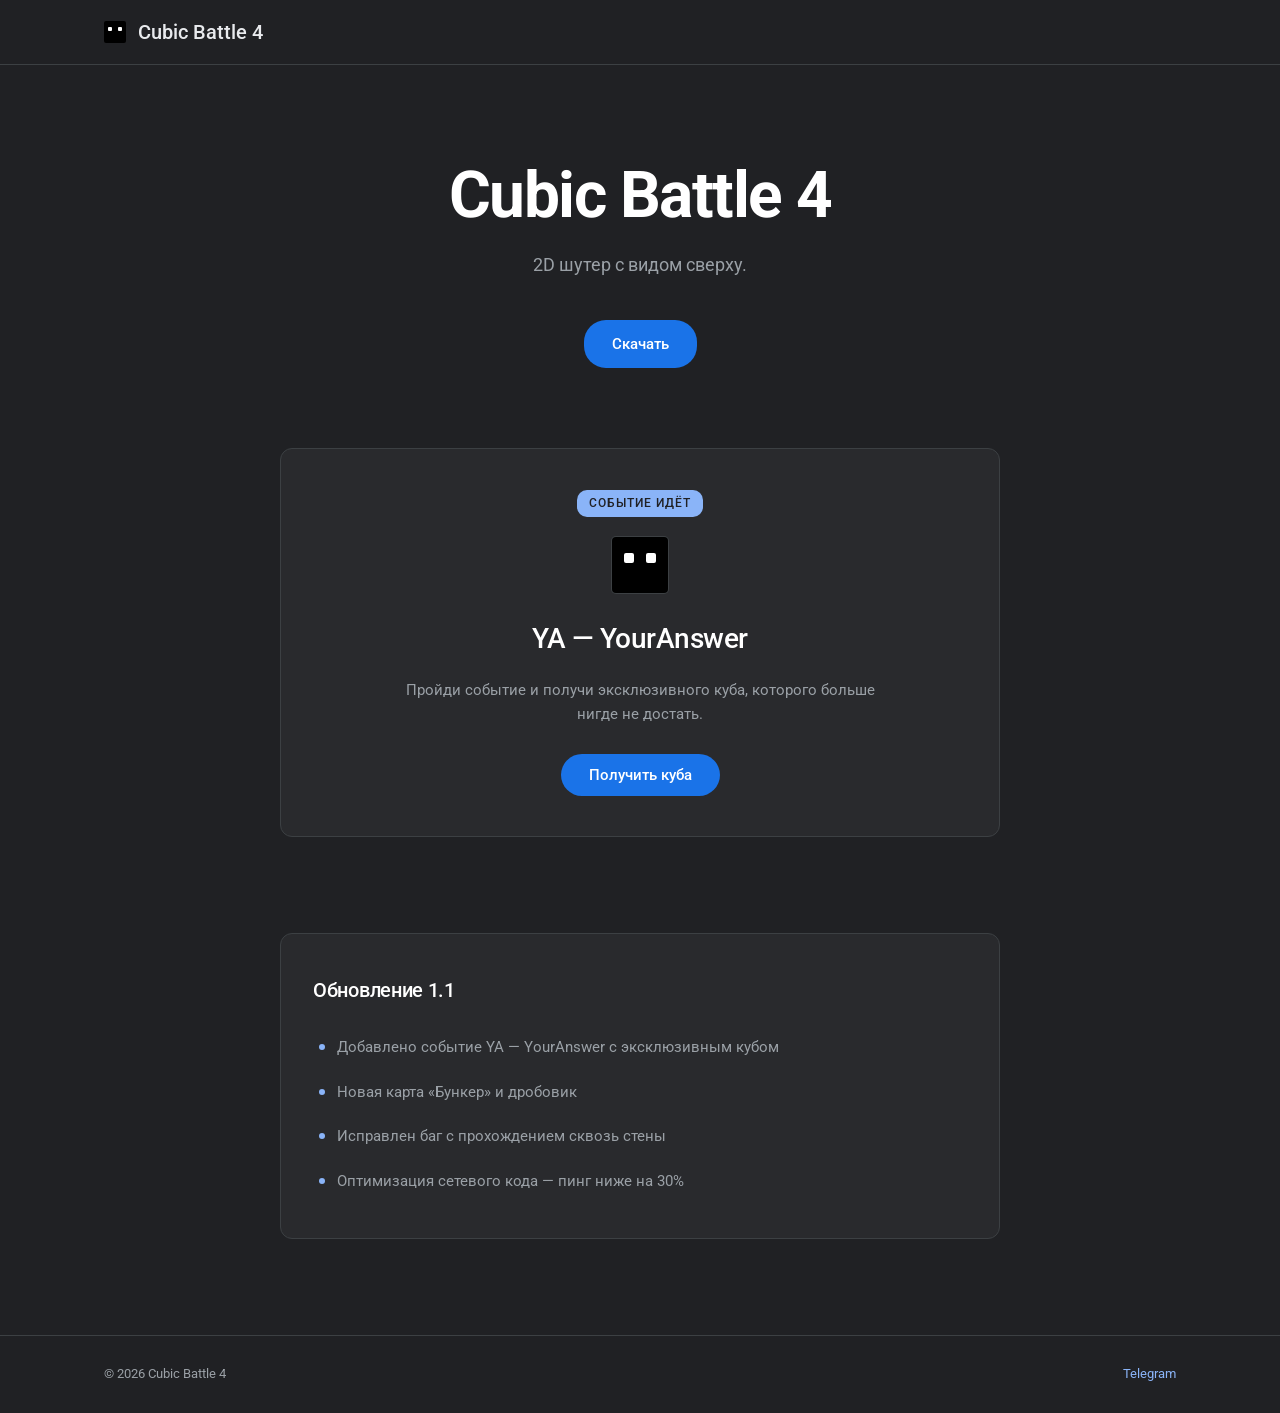
==== commit d8ed92fe: "Replace site with restructured Epsteins page Co-authored-by: arena-agent <297053741+arena-agent@user" ====
--- a/index.html
+++ b/index.html
@@ -1,159 +1,140 @@
 <!doctype html>
 <html lang="ru">
 <head>
-  <meta charset="utf-8" />
-  <meta name="viewport" content="width=device-width, initial-scale=1" />
-  <meta name="theme-color" content="#f5f7f4" />
-  <meta name="description" content="Cubic Battle — кубические PvE-сражения, яркий игровой мир и онлайн-игра." />
-  <title>Cubic Battle — кубические сражения</title>
-  <link rel="icon" type="image/png" href="assets/images/cubic-battle-logo.png" />
-
-  <script>document.documentElement.classList.add('js');</script>
+  <meta charset="UTF-8" />
+  <meta name="viewport" content="width=device-width, initial-scale=1.0" />
+  <title>Cubic Battle 4</title>
+  <link rel="preconnect" href="https://fonts.googleapis.com" />
+  <link rel="preconnect" href="https://fonts.gstatic.com" crossorigin />
+  <link href="https://fonts.googleapis.com/css2?family=Roboto:wght@400;500;700&display=swap" rel="stylesheet" />
   <link rel="stylesheet" href="assets/css/base.css" />
   <link rel="stylesheet" href="assets/css/layout.css" />
   <link rel="stylesheet" href="assets/css/components.css" />
   <link rel="stylesheet" href="assets/css/responsive.css" />
-  <script src="assets/js/navigation.js" defer></script>
+  <script src="assets/js/event-quiz.js" defer></script>
 </head>
 <body>
-  <a class="skip-link" href="#main">Перейти к содержанию</a>
 
-  <header class="site-header">
-    <div class="container site-header__inner">
-      <a class="brand" href="#home" aria-label="Cubic Battle — главная">
-        <img src="assets/images/cubic-battle-logo.png" alt="" width="44" height="44" />
-        <span class="brand__name">Cubic <strong>Battle</strong></span>
-      </a>
-
-      <button class="menu-toggle" type="button" aria-expanded="false" aria-controls="primary-navigation" aria-label="Открыть меню">
-        <span></span>
-        <span></span>
-        <span></span>
-      </button>
-
-      <nav class="site-nav" id="primary-navigation" aria-label="Основная навигация">
-        <a href="#screenshots">Скриншот</a>
-        <a href="#features">Об игре</a>
-        <a href="#news">Новости</a>
-        <a class="button button--small" href="https://cloud.mail.ru/public/Mwpz/8FyLpXSjm" target="_blank" rel="noopener noreferrer">
-          Скачать игру
-        </a>
-      </nav>
+  <header>
+    <div class="head-inner">
+      <div class="logo">
+        <span class="cube"></span>
+        Cubic Battle 4
+      </div>
     </div>
   </header>
 
-  <main id="main">
-    <section class="hero" id="home" aria-labelledby="hero-title">
-      <div class="container hero__grid">
-        <div class="hero__copy">
-          <p class="eyebrow">Аркадные сражения · PvE</p>
-          <h1 id="hero-title">Врывайся<br /><span>Cubic Battle</span></h1>
-          <p class="hero__description">
-            Сражайся с кубами, собирай кубки и открывай для себя яркий игровой мир.
-          </p>
-          <div class="hero__actions">
-            <a class="button" href="https://cloud.mail.ru/public/Mwpz/8FyLpXSjm" target="_blank" rel="noopener noreferrer">
-              <svg aria-hidden="true" viewBox="0 0 20 20" width="18" height="18" fill="none">
-                <path d="M10 2.5v9m0 0 3.5-3.5M10 11.5 6.5 8M3.5 13.5v3h13v-3" stroke="currentColor" stroke-width="1.8" stroke-linecap="round" stroke-linejoin="round" />
-              </svg>
-              Скачать игру
-            </a>
-            <a class="button button--outline" href="#features">Об игре</a>
-          </div>
-        </div>
+  <div class="hero">
+    <h1>Cubic Battle 4</h1>
+    <p>2D шутер с видом сверху.</p>
+    <a href="#" class="btn">Скачать</a>
+  </div>
 
-        <figure class="hero__visual" id="screenshots">
-          <img
-            src="assets/images/gameplay-screenshot.png"
-            alt="Скриншот игрового процесса Cubic Battle: персонаж и кубы на зелёной арене"
-            width="1568"
-            height="768"
-            fetchpriority="high"
-          />
-          <figcaption>
-            <span>Игровой процесс</span>
-            <span>Cubic Battle</span>
-          </figcaption>
-        </figure>
-      </div>
-    </section>
+  <div class="event">
+    <div class="event-card">
+      <span class="event-label">Событие идёт</span>
+      <div class="cube-exclusive"></div>
+      <h2>YA — YourAnswer</h2>
+      <p>Пройди событие и получи эксклюзивного куба, которого больше нигде не достать.</p>
+      <button class="btn" id="btn-open-event" type="button">Получить куба</button>
+    </div>
+  </div>
 
-    <section class="section section--soft" id="features" aria-labelledby="features-title">
-      <div class="container">
-        <div class="section-heading">
-          <p class="eyebrow">Об игре</p>
-          <h2 id="features-title">Твой мир.<br />Твои сражения.</h2>
-          <p>Знакомься с Cubic Battle — простой в освоении игрой, в которую хочется возвращаться.</p>
-        </div>
+  <!-- ТЕКУЩЕЕ ОБНОВЛЕНИЕ -->
+  <div class="update-section">
+    <div class="update-card">
+      <div class="update-title">Обновление 1.1</div>
+      <ul class="update-list">
+        <li>Добавлено событие YA — YourAnswer с эксклюзивным кубом</li>
+        <li>Новая карта «Бункер» и дробовик</li>
+        <li>Исправлен баг с прохождением сквозь стены</li>
+        <li>Оптимизация сетевого кода — пинг ниже на 30%</li>
+      </ul>
+    </div>
+  </div>
 
-        <div class="feature-grid">
-          <article class="feature-card">
-            <span class="feature-card__index" aria-hidden="true">01</span>
-            <h3>PvE-сражения</h3>
-            <p>Сражайся с кубами в динамичных боях и пробуй снова, чтобы пройти дальше.</p>
-          </article>
-          <article class="feature-card">
-            <span class="feature-card__index" aria-hidden="true">02</span>
-            <h3>Кубический мир</h3>
-            <p>Яркая графика и необычные противники создают собственную атмосферу игры.</p>
-          </article>
-          <article class="feature-card">
-            <span class="feature-card__index" aria-hidden="true">03</span>
-            <h3>Игра онлайн</h3>
-            <p>Заходи в игру и проводи время в Cubic Battle вместе с другими игроками.</p>
-          </article>
+  <footer>
+    <div class="foot-inner">
+      <div>© 2026 Cubic Battle 4</div>
+      <div><a href="#">Telegram</a></div>
+    </div>
+  </footer>
+
+  <div class="modal-overlay" id="modal">
+    <div class="modal">
+
+      <button class="modal-close" id="modal-close" type="button" aria-label="Закрыть">×</button>
+
+      <!-- ЭКРАН 1: ФОРМА -->
+      <div id="step-form">
+        <div class="cube-big"></div>
+        <h1>Получить куба</h1>
+        <p class="sub">Введи свой ник в игре, чтобы получить эксклюзивного куба.</p>
+
+        <div class="form">
+          <label class="field-label" for="nick">Ник в игре</label>
+          <input
+            type="text"
+            id="nick"
+            placeholder="Например: CubikMaster"
+            maxlength="20"
+            autocomplete="off"
+          >
+          <div class="nick-error" id="nick-error">Введи ник</div>
+          <button type="button" class="btn full" id="btn-start">Продолжить</button>
         </div>
       </div>
-    </section>
 
-    <section class="section news-section" id="news" aria-labelledby="news-title">
-      <div class="container news-layout">
-        <div class="section-heading">
-          <p class="eyebrow">Новости</p>
-          <h2 id="news-title">Что нового?</h2>
-          <p>Следи за обновлениями и событиями Cubic Battle.</p>
+      <!-- ЭКРАН 2: ОПРОС -->
+      <div id="step-survey" style="display:none;">
+        <div class="timer-bar">
+          <span class="timer-label">Осталось времени</span>
+          <span class="timer-value" id="timer-value">40</span>
         </div>
+        <div class="progress-bar"><div class="progress-fill" id="progress-fill"></div></div>
+        <div class="question" id="question-block">
+          <div class="question-counter" id="question-counter">Вопрос 1 из 7</div>
+          <div class="question-text" id="question-text">—</div>
+          <div class="options" id="options"></div>
+          <div class="feedback" id="feedback"></div>
+        </div>
+        <div class="nav-buttons">
+          <button type="button" class="btn full" id="btn-next" disabled>Далее</button>
+        </div>
+      </div>
 
-        <article class="news-card">
-          <div class="news-card__meta">
-            <span class="news-card__tag">Обновление</span>
-            <time datetime="2026-04">Апрель 2026</time>
-          </div>
-          <h3>Cubic Battle v2.6</h3>
-          <p>Встречай пасхальный ивент в Cubic Battle. Скачивай игру и вступай в бой!</p>
-        </article>
+      <!-- ЭКРАН 2b: ВРЕМЯ ВЫШЛО -->
+      <div id="step-timeout" class="timeout-block" style="display:none;">
+        <div class="timeout-icon">!</div>
+        <h2>Время вышло</h2>
+        <p>Не успел ответить за 40 секунд. Попробуй ещё раз.</p>
+        <button type="button" class="btn full" id="btn-timeout-retry">Попробовать снова</button>
       </div>
-    </section>
 
-    <section class="download-section" aria-labelledby="download-title">
-      <div class="container download-banner">
-        <div>
-          <p class="eyebrow eyebrow--light">Готов к игре?</p>
-          <h2 id="download-title">Увидимся на арене.</h2>
+      <!-- ЭКРАН 3: РЕЗУЛЬТАТ -->
+      <div id="step-survey-result" style="display:none;">
+        <div class="survey-result" id="survey-result-block">
+          <div class="cube-big"></div>
+          <h2 id="survey-result-title">Результат</h2>
+          <div class="score" id="survey-score">0/7</div>
+          <div class="score-label" id="survey-score-label">правильных ответов</div>
+          <p id="survey-result-text" style="font-size:15px; color:var(--text-soft); margin-bottom:24px;">—</p>
+          <button type="button" class="btn full" id="survey-result-btn">Продолжить</button>
         </div>
-        <a class="button button--light" href="https://cloud.mail.ru/public/Mwpz/8FyLpXSjm" target="_blank" rel="noopener noreferrer">
-          Скачать Cubic Battle
-          <svg aria-hidden="true" viewBox="0 0 20 20" width="18" height="18" fill="none">
-            <path d="M10 2.5v9m0 0 3.5-3.5M10 11.5 6.5 8M3.5 13.5v3h13v-3" stroke="currentColor" stroke-width="1.8" stroke-linecap="round" stroke-linejoin="round" />
-          </svg>
-        </a>
       </div>
-    </section>
-  </main>
 
-  <footer class="site-footer">
-    <div class="container site-footer__inner">
-      <a class="brand brand--footer" href="#home">
-        <img src="assets/images/cubic-battle-logo.png" alt="" width="36" height="36" />
-        <span class="brand__name">Cubic <strong>Battle</strong></span>
-      </a>
-      <nav class="footer-nav" aria-label="Навигация в подвале">
-        <a href="#screenshots">Скриншот</a>
-        <a href="#features">Об игре</a>
-        <a href="#news">Новости</a>
-      </nav>
-      <p class="site-footer__copyright">© 2026 Cubic Battle</p>
+      <!-- ЭКРАН 4: УСПЕХ -->
+      <div class="success-block" id="step-success">
+        <div class="check-big">✓</div>
+        <h2>Куб получен</h2>
+        <p>Куб выдан на ник:</p>
+        <div class="nick-shown" id="nick-shown">—</div>
+        <p style="font-size:13px; margin-bottom:20px;">Зайди в игру — куб уже в твоём инвентаре.</p>
+        <button class="btn full" id="btn-close-success" type="button">Закрыть</button>
+      </div>
+
     </div>
-  </footer>
+  </div>
+
 </body>
 </html>
--- a/assets/css/base.css
+++ b/assets/css/base.css
@@ -1,71 +1,36 @@
 /* Design tokens and shared browser defaults. */
+* { margin: 0; padding: 0; box-sizing: border-box; }
+
 :root {
-  color-scheme: light;
-  --color-page: #f5f7f4;
-  --color-surface: #ffffff;
-  --color-surface-soft: #edf2ed;
-  --color-text: #1d2922;
-  --color-muted: #5d6b61;
-  --color-line: #d9e2da;
-  --color-brand: #2f6346;
-  --color-brand-dark: #214b34;
-  --color-accent: #e2ae42;
-  --color-accent-soft: #fbf2df;
-  --container-width: 1120px;
-  --radius-card: 16px;
-  --radius-large: 20px;
-}
-
-*,
-*::before,
-*::after {
-  box-sizing: border-box;
-}
-
-html {
-  min-width: 320px;
-  background: var(--color-page);
+  --blue: #8ab4f8;
+  --blue-solid: #1a73e8;
+  --text: #e8eaed;
+  --text-soft: #9aa0a6;
+  --line: #3c4043;
+  --bg: #202124;
+  --bg-card: #292a2d;
+  --red: #f28b82;
+  --green: #81c995;
+  --green-bg: rgba(129,201,149,0.12);
+  --red-bg: rgba(242,139,130,0.12);
 }
 
 body {
-  margin: 0;
-  color: var(--color-text);
-  background: var(--color-page);
-  font-family: Inter, ui-sans-serif, system-ui, -apple-system, BlinkMacSystemFont, "Segoe UI", sans-serif;
-  font-size: 16px;
+  font-family: 'Roboto', -apple-system, BlinkMacSystemFont, 'Segoe UI', sans-serif;
+  color: var(--text);
+  background: var(--bg);
   line-height: 1.6;
   -webkit-font-smoothing: antialiased;
-  text-rendering: optimizeLegibility;
 }
 
-img,
-svg {
-  display: block;
+body, .btn, .logo, h1, h2, label {
+  -webkit-user-select: none;
+  -moz-user-select: none;
+  -ms-user-select: none;
+  user-select: none;
 }
 
-img {
-  max-width: 100%;
-}
+input[type="text"] { -webkit-user-select: text; user-select: text; }
 
-button,
-a {
-  font: inherit;
-}
-
-a {
-  color: inherit;
-}
-
-button {
-  color: inherit;
-}
-
-:focus-visible {
-  outline: 3px solid var(--color-accent);
-  outline-offset: 4px;
-}
-
-::selection {
-  color: #fff;
-  background: var(--color-brand);
-}
+a { color: var(--blue); text-decoration: none; }
+a:hover { text-decoration: underline; }
--- a/assets/css/layout.css
+++ b/assets/css/layout.css
@@ -1,108 +1,97 @@
 /* Page structure and section spacing. */
-.container {
-  width: min(calc(100% - 48px), var(--container-width));
-  margin-inline: auto;
+header {
+  position: sticky;
+  top: 0;
+  background: #202124;
+  border-bottom: 1px solid var(--line);
+  z-index: 100;
 }
 
-.site-header {
-  position: relative;
-  z-index: 2;
-  border-bottom: 1px solid var(--color-line);
-  background: var(--color-page);
+.head-inner {
+  max-width: 1120px;
+  margin: 0 auto;
+  padding: 0 24px;
+  height: 64px;
+  display: flex;
+  align-items: center;
 }
 
-.site-header__inner {
-  min-height: 82px;
+.logo {
   display: flex;
   align-items: center;
-  justify-content: space-between;
-  gap: 32px;
+  gap: 12px;
+  font-size: 20px;
+  font-weight: 500;
+  color: var(--text);
+  cursor: default;
 }
 
+.cube {
+  width: 22px;
+  height: 22px;
+  background: #000;
+  border-radius: 2px;
+  position: relative;
+  flex-shrink: 0;
+}
+.cube::before,
+.cube::after {
+  content: '';
+  position: absolute;
+  width: 4px;
+  height: 4px;
+  background: #fff;
+  top: 6px;
+  border-radius: 1px;
+}
+.cube::before { left: 4px; }
+.cube::after { right: 4px; }
+
 .hero {
-  padding: clamp(64px, 8vw, 112px) 0 clamp(72px, 9vw, 120px);
+  max-width: 1120px;
+  margin: 0 auto;
+  padding: 96px 24px 80px;
+  text-align: center;
+}
+.hero h1 {
+  font-size: clamp(40px, 7vw, 64px);
+  font-weight: 700;
+  letter-spacing: -1.5px;
+  line-height: 1.1;
+  margin-bottom: 20px;
+  color: #fff;
+}
+.hero p {
+  font-size: 18px;
+  color: var(--text-soft);
+  max-width: 560px;
+  margin: 0 auto 40px;
 }
 
-.hero__grid {
-  display: grid;
-  grid-template-columns: minmax(0, 0.9fr) minmax(0, 1.1fr);
-  align-items: center;
-  gap: clamp(40px, 7vw, 88px);
+.event {
+  max-width: 1120px;
+  margin: 0 auto;
+  padding: 0 24px 96px;
 }
 
-.hero__copy {
-  max-width: 500px;
+.update-section {
+  max-width: 1120px;
+  margin: 0 auto;
+  padding: 0 24px 96px;
 }
 
-.hero__actions {
+footer {
+  border-top: 1px solid var(--line);
+}
+.foot-inner {
+  max-width: 1120px;
+  margin: 0 auto;
+  padding: 28px 24px;
   display: flex;
+  justify-content: space-between;
+  align-items: center;
   flex-wrap: wrap;
-  align-items: center;
-  gap: 12px;
-  margin-top: 30px;
+  gap: 16px;
+  font-size: 13px;
+  color: var(--text-soft);
 }
-
-.hero__visual {
-  min-width: 0;
-  margin: 0;
-}
-
-.section {
-  padding: clamp(72px, 9vw, 112px) 0;
-}
-
-.section--soft {
-  border-block: 1px solid var(--color-line);
-  background: var(--color-surface-soft);
-}
-
-.section-heading {
-  max-width: 650px;
-  margin-bottom: 38px;
-}
-
-.feature-grid {
-  display: grid;
-  grid-template-columns: repeat(3, minmax(0, 1fr));
-  gap: 18px;
-}
-
-.news-layout {
-  display: grid;
-  grid-template-columns: minmax(0, 0.8fr) minmax(0, 1fr);
-  align-items: start;
-  gap: clamp(40px, 8vw, 120px);
-}
-
-.news-layout .section-heading {
-  margin-bottom: 0;
-}
-
-.download-section {
-  padding: 0 0 clamp(72px, 9vw, 112px);
-}
-
-.download-banner {
-  display: flex;
-  align-items: center;
-  justify-content: space-between;
-  gap: 32px;
-  padding: clamp(28px, 5vw, 52px);
-  border-radius: var(--radius-large);
-  background: var(--color-brand);
-  color: #fff;
-}
-
-.site-footer {
-  border-top: 1px solid var(--color-line);
-  background: var(--color-surface);
-}
-
-.site-footer__inner {
-  min-height: 100px;
-  display: flex;
-  align-items: center;
-  justify-content: space-between;
-  gap: 28px;
-  padding-block: 20px;
-}
--- a/assets/css/components.css
+++ b/assets/css/components.css
@@ -1,297 +1,493 @@
-/* Reusable interface components and typography. */
-.skip-link {
+/* Reusable interface components: buttons, cards, modal and quiz. */
+.btn {
+  display: inline-block;
+  padding: 12px 28px;
+  background: var(--blue-solid);
+  color: #fff;
+  font-size: 15px;
+  font-weight: 500;
+  border-radius: 22px;
+  border: none;
+  cursor: pointer;
+  font-family: inherit;
+  outline: none;
+  -webkit-tap-highlight-color: transparent;
+  appearance: none;
+  box-shadow: none;
+  transition: none;
+}
+.btn:hover,
+.btn:active,
+.btn:focus,
+.btn:focus-visible {
+  background: var(--blue-solid);
+  color: #fff;
+  outline: none;
+  box-shadow: none;
+  border: none;
+  text-decoration: none;
+}
+.btn.full { width: 100%; padding: 14px; }
+.btn:disabled {
+  background: #3c4043;
+  color: #80868b;
+  cursor: not-allowed;
+}
+
+.event-card {
+  background: var(--bg-card);
+  border: 1px solid var(--line);
+  border-radius: 12px;
+  padding: 40px 32px;
+  text-align: center;
+  max-width: 720px;
+  margin: 0 auto;
+}
+.event-label {
+  display: inline-block;
+  font-size: 12px;
+  font-weight: 500;
+  letter-spacing: 1px;
+  text-transform: uppercase;
+  color: #202124;
+  background: var(--blue);
+  padding: 4px 12px;
+  border-radius: 10px;
+  margin-bottom: 20px;
+}
+.event-card h2 {
+  font-size: 28px;
+  font-weight: 500;
+  letter-spacing: -0.5px;
+  color: #fff;
+  margin-bottom: 16px;
+}
+.event-card p {
+  font-size: 15px;
+  color: var(--text-soft);
+  max-width: 480px;
+  margin: 0 auto 28px;
+}
+.cube-exclusive {
+  width: 56px;
+  height: 56px;
+  background: #000;
+  border-radius: 4px;
+  position: relative;
+  margin: 0 auto 24px;
+  box-shadow: 0 0 0 1px var(--line);
+}
+.cube-exclusive::before,
+.cube-exclusive::after {
+  content: '';
   position: absolute;
-  z-index: 5;
-  top: 12px;
-  left: 12px;
-  padding: 10px 14px;
+  width: 10px;
+  height: 10px;
+  background: #fff;
+  top: 16px;
+  border-radius: 2px;
+}
+.cube-exclusive::before { left: 12px; }
+.cube-exclusive::after { right: 12px; }
+
+.update-card {
+  background: var(--bg-card);
+  border: 1px solid var(--line);
+  border-radius: 12px;
+  padding: 40px 32px;
+  max-width: 720px;
+  margin: 0 auto;
+}
+.update-title {
+  font-size: 20px;
+  font-weight: 500;
+  color: #fff;
+  letter-spacing: -0.3px;
+  margin-bottom: 24px;
+}
+.update-list {
+  list-style: none;
+  display: flex;
+  flex-direction: column;
+  gap: 10px;
+}
+.update-list li {
+  position: relative;
+  padding: 6px 0 6px 24px;
+  font-size: 15px;
+  color: var(--text-soft);
+  line-height: 1.5;
+}
+.update-list li::before {
+  content: '';
+  position: absolute;
+  left: 6px;
+  top: 14px;
+  width: 6px;
+  height: 6px;
+  background: var(--blue);
+  border-radius: 50%;
+}
+
+.modal-overlay {
+  display: none;
+  position: fixed;
+  inset: 0;
+  background: rgba(0,0,0,0.6);
+  z-index: 1000;
+  padding: 20px;
+  overflow-y: auto;
+}
+.modal-overlay.show {
+  display: flex;
+  align-items: flex-start;
+  justify-content: center;
+}
+.modal {
+  background: var(--bg-card);
+  border: 1px solid var(--line);
+  border-radius: 12px;
+  padding: 40px 32px;
+  text-align: center;
+  width: 100%;
+  max-width: 560px;
+  position: relative;
+  margin: auto;
+  animation: modalIn 0.18s ease-out;
+}
+@keyframes modalIn {
+  from { opacity: 0; transform: scale(0.96); }
+  to   { opacity: 1; transform: scale(1); }
+}
+
+.modal-close {
+  display: none;
+  position: absolute;
+  top: 14px;
+  right: 16px;
+  width: 32px;
+  height: 32px;
+  background: transparent;
+  border: none;
+  color: var(--text-soft);
+  font-size: 22px;
+  cursor: pointer;
+  border-radius: 50%;
+  line-height: 1;
+  align-items: center;
+  justify-content: center;
+  font-family: inherit;
+  outline: none;
+  -webkit-tap-highlight-color: transparent;
+  z-index: 10;
+}
+.modal-close.show {
+  display: flex;
+}
+
+.cube-big {
+  width: 72px;
+  height: 72px;
+  background: #000;
+  border-radius: 4px;
+  position: relative;
+  margin: 0 auto 24px;
+}
+.cube-big::before,
+.cube-big::after {
+  content: '';
+  position: absolute;
+  width: 14px;
+  height: 14px;
+  background: #fff;
+  top: 20px;
+  border-radius: 2px;
+}
+.cube-big::before { left: 16px; }
+.cube-big::after { right: 16px; }
+
+.modal h1 {
+  font-size: 24px;
+  font-weight: 500;
+  letter-spacing: -0.5px;
+  color: #fff;
+  margin-bottom: 10px;
+}
+.modal .sub {
+  font-size: 14px;
+  color: var(--text-soft);
+  margin-bottom: 28px;
+}
+
+.form { text-align: left; }
+.form label.field-label {
+  display: block;
+  font-size: 13px;
+  font-weight: 500;
+  color: var(--text-soft);
+  margin-bottom: 8px;
+}
+.form input[type="text"] {
+  width: 100%;
+  padding: 14px 16px;
+  background: #202124;
+  border: 1px solid var(--line);
   border-radius: 8px;
-  color: #fff;
-  background: var(--color-brand-dark);
-  text-decoration: none;
-  transform: translateY(-160%);
-}
-
-.skip-link:focus {
-  transform: translateY(0);
-}
-
-.brand {
-  display: inline-flex;
-  flex: 0 0 auto;
-  align-items: center;
-  gap: 11px;
-  color: var(--color-text);
-  text-decoration: none;
-}
-
-.brand img {
-  width: 44px;
-  height: 44px;
-  flex: 0 0 auto;
-  border-radius: 10px;
-  object-fit: cover;
-}
-
-.brand__name {
-  font-size: 1.08rem;
-  font-weight: 750;
-  letter-spacing: -0.04em;
-}
-
-.brand__name strong {
-  color: var(--color-brand);
-}
-
-.site-nav,
-.footer-nav {
-  display: flex;
-  align-items: center;
-  gap: clamp(18px, 2.7vw, 34px);
-}
-
-.site-nav a:not(.button),
-.footer-nav a {
-  color: var(--color-muted);
-  font-size: 0.93rem;
-  font-weight: 600;
-  text-decoration: none;
-}
-
-.site-nav a:not(.button):hover,
-.footer-nav a:hover {
-  color: var(--color-brand);
-}
-
-.menu-toggle {
+  color: var(--text);
+  font-size: 15px;
+  font-family: inherit;
+  outline: none;
+  margin-bottom: 8px;
+}
+.form input[type="text"]::placeholder { color: #5f6368; }
+
+.nick-error {
   display: none;
-  width: 44px;
-  height: 44px;
-  flex: 0 0 auto;
-  flex-direction: column;
-  align-items: center;
-  justify-content: center;
-  gap: 5px;
-  padding: 0;
-  border: 1px solid var(--color-line);
-  border-radius: 10px;
-  background: var(--color-surface);
-  cursor: pointer;
-}
-
-.menu-toggle span {
-  width: 19px;
-  height: 2px;
-  border-radius: 1px;
-  background: var(--color-text);
-}
-
-.button {
-  min-height: 48px;
-  display: inline-flex;
-  align-items: center;
-  justify-content: center;
-  gap: 9px;
-  padding: 11px 18px;
-  border: 1px solid var(--color-brand);
-  border-radius: 10px;
-  color: #fff;
-  background: var(--color-brand);
-  font-size: 0.96rem;
-  font-weight: 700;
-  line-height: 1.25;
-  text-align: center;
-  text-decoration: none;
-  cursor: pointer;
-}
-
-.button:hover {
-  border-color: var(--color-brand-dark);
-  background: var(--color-brand-dark);
-}
-
-.button--small {
-  min-height: 42px;
-  padding: 9px 15px;
-  font-size: 0.9rem;
-}
-
-.button--outline {
-  border-color: var(--color-line);
-  color: var(--color-text);
-  background: transparent;
-}
-
-.button--outline:hover {
-  border-color: var(--color-brand);
-  color: var(--color-brand);
-  background: transparent;
-}
-
-.button--light {
-  border-color: #fff;
-  color: var(--color-brand-dark);
-  background: #fff;
-}
-
-.button--light:hover {
-  border-color: #f4f5f1;
-  background: #f4f5f1;
-}
-
-.eyebrow {
-  margin: 0 0 14px;
-  color: var(--color-brand);
-  font-size: 0.78rem;
-  font-weight: 750;
-  letter-spacing: 0.12em;
-  line-height: 1.4;
-  text-transform: uppercase;
-}
-
-.hero__copy h1 {
-  margin: 0;
-  font-size: clamp(3.25rem, 6.4vw, 5.1rem);
-  font-weight: 800;
-  letter-spacing: -0.075em;
-  line-height: 1.02;
-}
-
-.hero__copy h1 span {
-  color: var(--color-brand);
-  white-space: nowrap;
-}
-
-.hero__description {
-  max-width: 440px;
-  margin: 22px 0 0;
-  color: var(--color-muted);
-  font-size: 1.1rem;
-  line-height: 1.7;
-}
-
-.hero__visual {
-  overflow: hidden;
-  border: 1px solid var(--color-line);
-  border-radius: var(--radius-large);
-  background: var(--color-surface);
-}
-
-.hero__visual img {
-  width: 100%;
-  aspect-ratio: 1568 / 768;
-  object-fit: cover;
-}
-
-.hero__visual figcaption {
-  display: flex;
-  align-items: center;
-  justify-content: space-between;
-  gap: 16px;
-  padding: 13px 17px;
-  color: var(--color-muted);
-  font-size: 0.82rem;
-}
-
-.section-heading .eyebrow {
+  font-size: 13px;
+  color: var(--red);
   margin-bottom: 12px;
-}
-
-.section-heading h2,
-.download-banner h2 {
-  margin: 0;
-  font-size: clamp(2.1rem, 4.5vw, 3.25rem);
-  font-weight: 760;
-  letter-spacing: -0.065em;
-  line-height: 1.08;
-}
-
-.section-heading > p:last-child {
-  max-width: 520px;
-  margin: 16px 0 0;
-  color: var(--color-muted);
-  font-size: 1.03rem;
-}
-
-.feature-card {
-  min-height: 215px;
-  padding: 23px 24px 25px;
-  border: 1px solid var(--color-line);
-  border-radius: var(--radius-card);
-  background: var(--color-surface);
-}
-
-.feature-card__index {
-  display: inline-block;
-  margin-bottom: 20px;
-  color: var(--color-brand);
-  font-size: 0.78rem;
-  font-weight: 750;
-  letter-spacing: 0.08em;
-}
-
-.feature-card h3,
-.news-card h3 {
-  margin: 0;
-  font-size: 1.16rem;
-  font-weight: 720;
-  letter-spacing: -0.025em;
-  line-height: 1.3;
-}
-
-.feature-card p,
-.news-card > p {
-  margin: 9px 0 0;
-  color: var(--color-muted);
-  font-size: 0.96rem;
-  line-height: 1.65;
-}
-
-.news-card {
-  padding: clamp(22px, 4vw, 34px);
-  border: 1px solid var(--color-line);
-  border-radius: var(--radius-card);
-  background: var(--color-surface);
-}
-
-.news-card__meta {
-  display: flex;
-  flex-wrap: wrap;
+  text-align: left;
+}
+.nick-error.show { display: block; }
+
+.timer-bar {
+  display: flex;
   align-items: center;
   justify-content: space-between;
   gap: 12px;
+  margin-bottom: 16px;
+  padding: 10px 14px;
+  background: #202124;
+  border: 1px solid var(--line);
+  border-radius: 8px;
+}
+.timer-label {
+  font-size: 13px;
+  color: var(--text-soft);
+  letter-spacing: 0.3px;
+}
+.timer-value {
+  font-size: 16px;
+  font-weight: 700;
+  color: var(--blue);
+  font-variant-numeric: tabular-nums;
+  min-width: 34px;
+  text-align: right;
+}
+.timer-value.warning {
+  color: var(--red);
+}
+
+.timeout-block { display: none; text-align: center; }
+.timeout-block.show { display: block; }
+
+.timeout-icon {
+  width: 64px;
+  height: 64px;
+  border-radius: 50%;
+  background: var(--red-bg);
+  color: var(--red);
+  font-size: 32px;
+  font-weight: 700;
+  display: flex;
+  align-items: center;
+  justify-content: center;
+  margin: 0 auto 20px;
+  border: 2px solid var(--red);
+}
+.timeout-block h2 {
+  font-size: 22px;
+  font-weight: 500;
+  color: #fff;
+  margin-bottom: 10px;
+}
+.timeout-block p {
+  font-size: 15px;
+  color: var(--text-soft);
   margin-bottom: 24px;
-  color: var(--color-muted);
-  font-size: 0.84rem;
-}
-
-.news-card__tag {
-  display: inline-flex;
-  align-items: center;
-  min-height: 28px;
-  padding: 4px 10px;
-  border-radius: 6px;
-  color: #76520b;
-  background: var(--color-accent-soft);
+}
+
+.progress-bar {
+  width: 100%;
+  height: 4px;
+  background: #202124;
+  border-radius: 2px;
+  margin-bottom: 20px;
+  overflow: hidden;
+}
+.progress-fill {
+  height: 100%;
+  background: var(--blue);
+  width: 0%;
+  transition: width 0.3s;
+}
+
+.question {
+  text-align: left;
+  margin-bottom: 24px;
+}
+.question-counter {
+  font-size: 12px;
+  color: var(--text-soft);
+  margin-bottom: 8px;
+  letter-spacing: 0.5px;
+  text-transform: uppercase;
+}
+.question-text {
+  font-size: 17px;
+  color: #fff;
+  margin-bottom: 18px;
+  line-height: 1.4;
+  font-weight: 500;
+}
+
+.options {
+  display: flex;
+  flex-direction: column;
+  gap: 10px;
+}
+.option {
+  display: flex;
+  align-items: center;
+  gap: 12px;
+  padding: 14px 16px;
+  background: #202124;
+  border: 1px solid var(--line);
+  border-radius: 8px;
+  cursor: pointer;
+  font-size: 15px;
+  color: var(--text);
+  -webkit-tap-highlight-color: transparent;
+  transition: background 0.15s, border-color 0.15s;
+}
+.option .mark {
+  width: 20px;
+  height: 20px;
+  border: 2px solid #5f6368;
+  border-radius: 50%;
+  flex-shrink: 0;
+  display: flex;
+  align-items: center;
+  justify-content: center;
+  font-size: 13px;
   font-weight: 700;
-}
-
-.download-banner .eyebrow {
-  color: #e7cf91;
-}
-
-.download-banner h2 {
-  color: #fff;
-}
-
-.brand--footer img {
-  width: 36px;
-  height: 36px;
+  line-height: 1;
+}
+.option.selected {
+  border-color: var(--blue);
+  background: rgba(26,115,232,0.08);
+}
+.option.selected .mark {
+  border-color: var(--blue);
+  color: var(--blue);
+}
+.option.correct {
+  border-color: var(--green);
+  background: var(--green-bg);
+  color: var(--green);
+  cursor: default;
+}
+.option.correct .mark {
+  border-color: var(--green);
+  color: var(--green);
+}
+.option.wrong {
+  border-color: var(--red);
+  background: var(--red-bg);
+  color: var(--red);
+  cursor: default;
+}
+.option.wrong .mark {
+  border-color: var(--red);
+  color: var(--red);
+}
+.option.disabled {
+  cursor: default;
+  pointer-events: none;
+}
+
+.feedback {
+  display: none;
+  margin-top: 14px;
+  padding: 12px 16px;
   border-radius: 8px;
-}
-
-.site-footer__copyright {
-  margin: 0;
-  color: var(--color-muted);
-  font-size: 0.85rem;
-}
+  font-size: 14px;
+  line-height: 1.5;
+  text-align: left;
+}
+.feedback.show { display: block; }
+.feedback.ok {
+  background: var(--green-bg);
+  color: var(--green);
+  border: 1px solid rgba(129,201,149,0.4);
+}
+.feedback.bad {
+  background: var(--red-bg);
+  color: var(--red);
+  border: 1px solid rgba(242,139,130,0.4);
+}
+
+.nav-buttons {
+  display: flex;
+  gap: 10px;
+  margin-top: 24px;
+}
+.nav-buttons .btn {
+  flex: 1;
+}
+
+.survey-result {
+  text-align: center;
+}
+.survey-result .score {
+  font-size: 48px;
+  font-weight: 700;
+  color: var(--blue);
+  line-height: 1;
+  margin: 20px 0 10px;
+}
+.survey-result .score-label {
+  font-size: 14px;
+  color: var(--text-soft);
+  margin-bottom: 24px;
+}
+.survey-result.failed .score { color: var(--red); }
+
+.success-block { display: none; }
+.success-block.show { display: block; }
+
+.check-big {
+  width: 56px;
+  height: 56px;
+  border-radius: 50%;
+  background: var(--blue);
+  color: #202124;
+  font-size: 28px;
+  font-weight: 700;
+  display: flex;
+  align-items: center;
+  justify-content: center;
+  margin: 0 auto 20px;
+}
+.success-block h2 {
+  font-size: 22px;
+  font-weight: 500;
+  color: #fff;
+  margin-bottom: 10px;
+}
+.success-block p {
+  font-size: 15px;
+  color: var(--text-soft);
+  margin-bottom: 20px;
+}
+.nick-shown {
+  display: inline-block;
+  padding: 8px 18px;
+  background: #202124;
+  border: 1px solid var(--line);
+  border-radius: 8px;
+  font-size: 15px;
+  color: var(--text);
+  margin-bottom: 24px;
+  font-weight: 500;
+}
--- a/assets/css/responsive.css
+++ b/assets/css/responsive.css
@@ -1,156 +1,11 @@
-/* Small-screen layouts and navigation. */
-@media (max-width: 900px) {
-  .hero__grid {
-    grid-template-columns: 1fr;
-    gap: 42px;
-  }
-
-  .hero__copy {
-    max-width: 620px;
-  }
-
-  .hero__visual {
-    width: 100%;
-  }
-
-  .feature-grid {
-    grid-template-columns: repeat(2, minmax(0, 1fr));
-  }
-
-  .news-layout {
-    grid-template-columns: 1fr;
-    gap: 30px;
-  }
-
-  .news-layout .section-heading {
-    margin-bottom: 0;
-  }
+/* Small-screen adjustments. */
+@media (max-width: 640px) {
+  .head-inner { height: auto; padding: 12px 16px; }
+  .logo { font-size: 17px; }
+  .hero { padding: 56px 20px 48px; }
+  .event { padding: 0 20px 64px; }
+  .event-card { padding: 32px 24px; }
+  .update-section { padding: 0 20px 64px; }
+  .update-card { padding: 28px 20px; }
+  .modal { padding: 32px 20px; }
 }
-
-@media (max-width: 760px) {
-  .site-header__inner {
-    min-height: 74px;
-  }
-
-  .menu-toggle {
-    display: flex;
-  }
-
-  .site-nav {
-    position: absolute;
-    top: calc(100% + 1px);
-    right: 0;
-    left: 0;
-    flex-direction: column;
-    align-items: stretch;
-    gap: 0;
-    padding: 10px max(24px, calc((100vw - var(--container-width)) / 2)) 20px;
-    border-bottom: 1px solid var(--color-line);
-    background: var(--color-page);
-  }
-
-  .js .site-nav {
-    display: none;
-  }
-
-  .js .site-nav.is-open {
-    display: flex;
-  }
-
-  .site-nav a:not(.button) {
-    padding: 12px 0;
-    border-bottom: 1px solid var(--color-line);
-  }
-
-  .site-nav .button {
-    margin-top: 12px;
-  }
-
-  .feature-grid {
-    gap: 14px;
-  }
-
-  .download-banner {
-    align-items: flex-start;
-    flex-direction: column;
-  }
-
-  .site-footer__inner {
-    flex-wrap: wrap;
-  }
-}
-
-@media (max-width: 620px) {
-  .container {
-    width: min(calc(100% - 36px), var(--container-width));
-  }
-
-  .hero {
-    padding-top: 60px;
-  }
-
-  .hero__grid {
-    gap: 34px;
-  }
-
-  .hero__copy h1 {
-    font-size: clamp(2.8rem, 12vw, 4.2rem);
-  }
-
-  .hero__description {
-    margin-top: 17px;
-    font-size: 1rem;
-  }
-
-  .hero__visual {
-    border-radius: 15px;
-  }
-
-  .hero__visual figcaption {
-    padding: 11px 13px;
-    font-size: 0.76rem;
-  }
-
-  .section-heading {
-    margin-bottom: 28px;
-  }
-
-  .feature-grid {
-    grid-template-columns: 1fr;
-  }
-
-  .feature-card {
-    min-height: 0;
-  }
-
-  .feature-card__index {
-    margin-bottom: 14px;
-  }
-
-  .site-footer__inner {
-    align-items: flex-start;
-    flex-direction: column;
-    gap: 20px;
-    padding-block: 24px;
-  }
-
-  .footer-nav {
-    flex-wrap: wrap;
-    gap: 12px 20px;
-  }
-}
-
-@media (max-width: 360px) {
-  .container {
-    width: min(calc(100% - 28px), var(--container-width));
-  }
-
-  .hero__actions {
-    align-items: stretch;
-    flex-direction: column;
-  }
-
-  .hero__actions .button {
-    width: 100%;
-  }
-}
